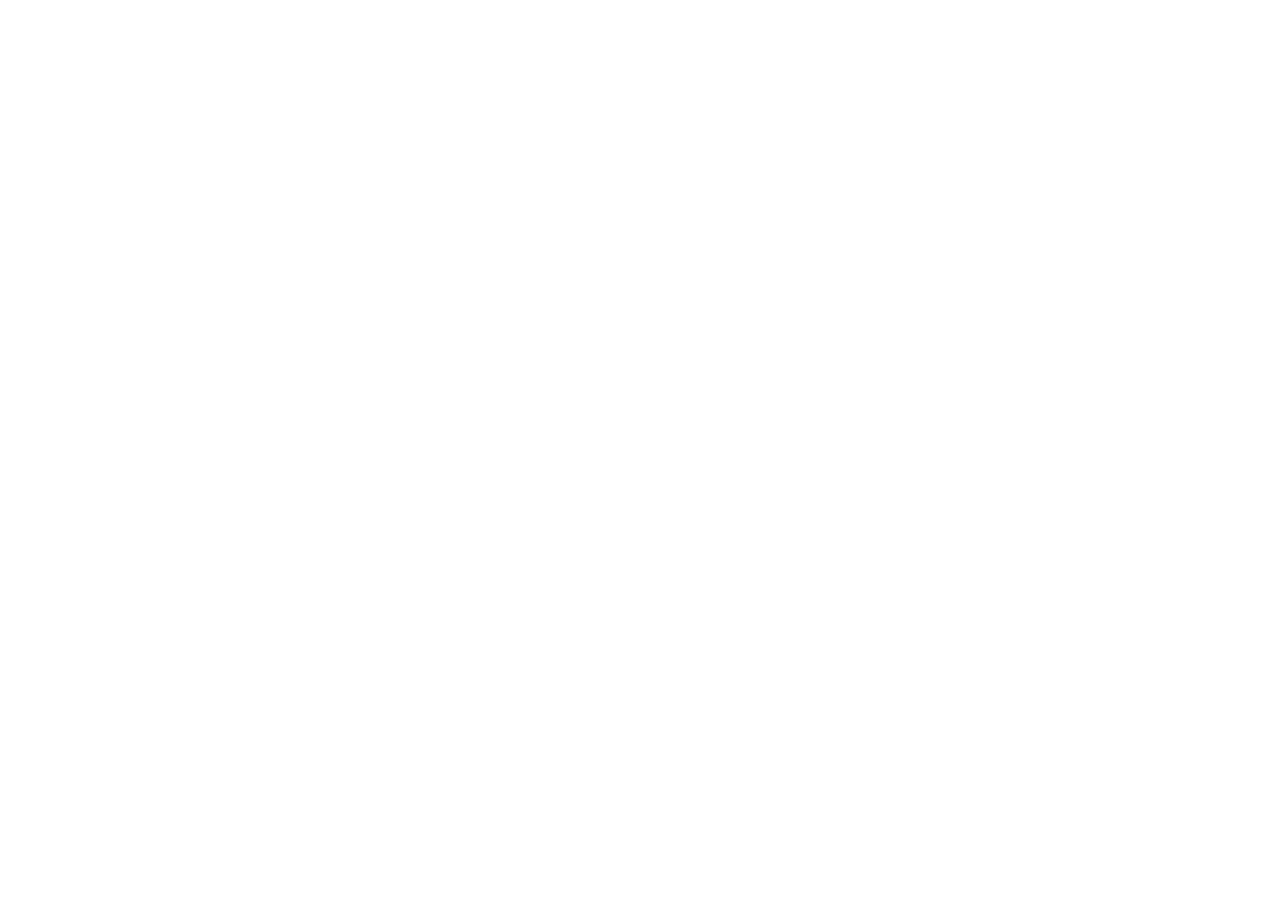
==== index.html @ 71db89ed "init" ====
<!DOCTYPE html>
<html lang="en">

<head>
    <meta charset="UTF-8">
    <meta http-equiv="X-UA-Compatible" content="IE=edge">
    <meta name="viewport" content="width=device-width, initial-scale=1.0">
    <title>Document</title>
</head>

<body>

</body>

</html>
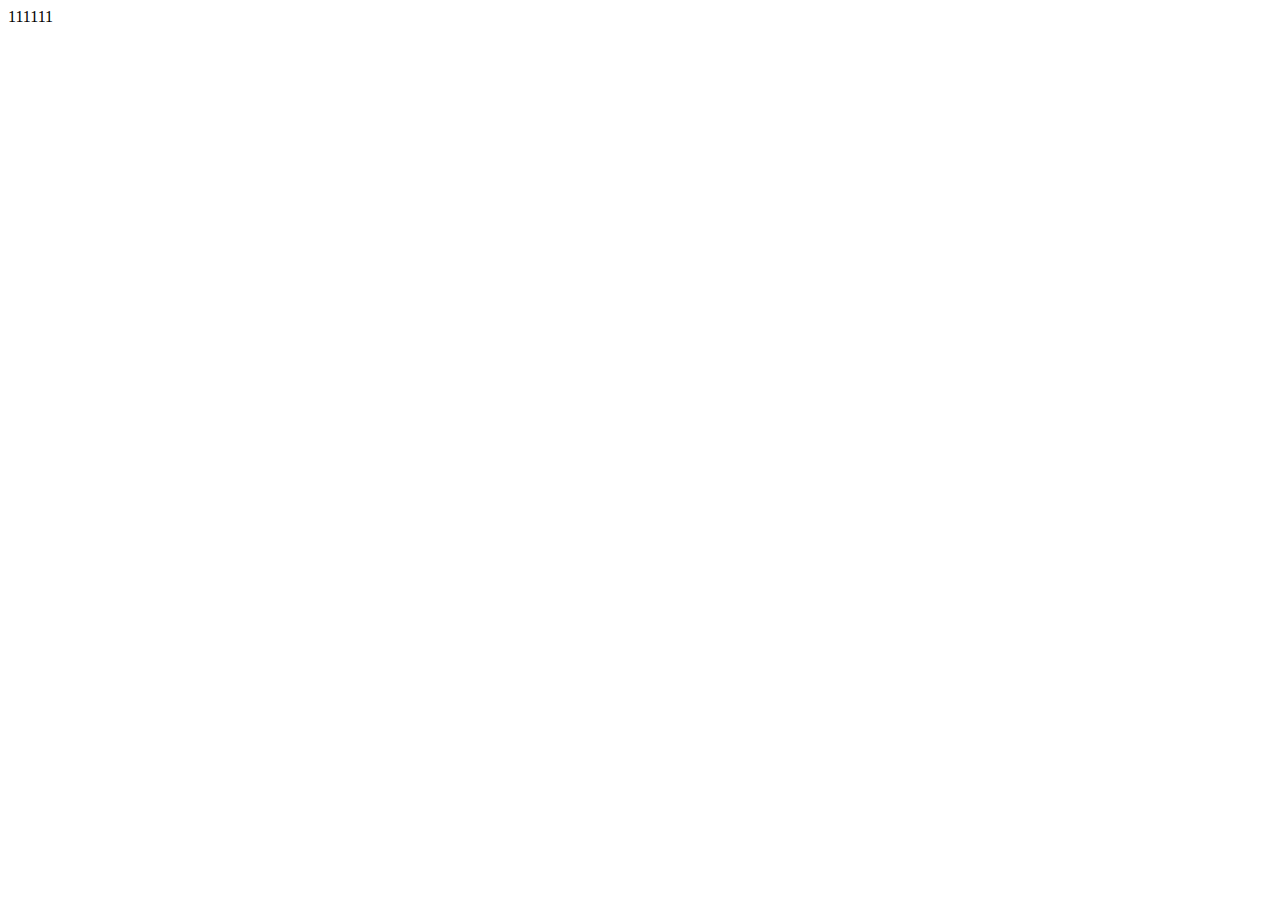
==== commit a697b8f1: "login&reg" ====
--- a/index.html
+++ b/index.html
@@ -9,7 +9,7 @@
 </head>
 
 <body>
-
+    111111
 </body>
 
 </html>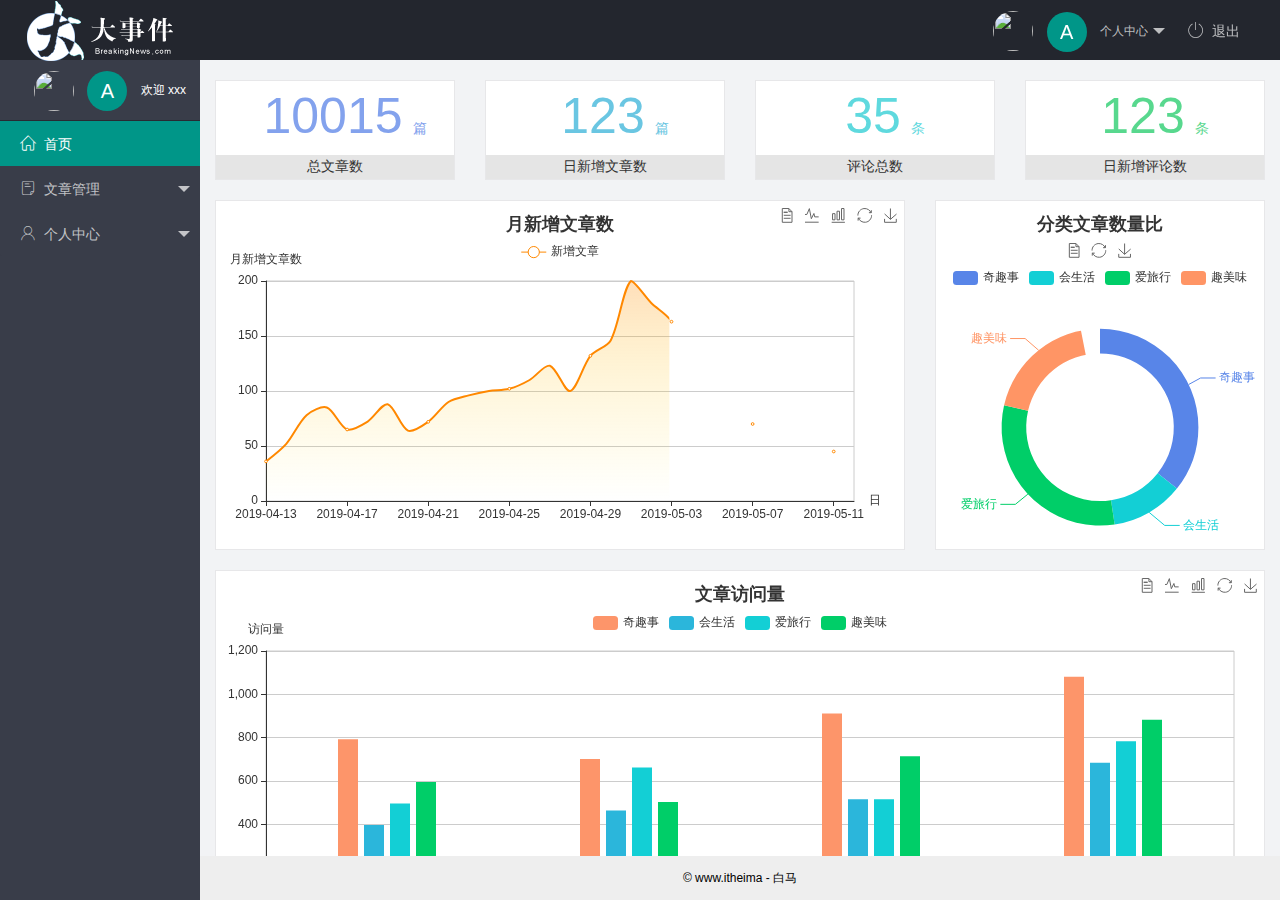
==== commit 4f869000: "finished index" ====
--- a/index.html
+++ b/index.html
@@ -5,11 +5,89 @@
     <meta charset="UTF-8">
     <meta http-equiv="X-UA-Compatible" content="IE=edge">
     <meta name="viewport" content="width=device-width, initial-scale=1.0">
-    <title>Document</title>
+    <title>后台主页</title>
+    <!-- 导入layui样式表 -->
+    <link rel="stylesheet" href="/assets/lib/layui/css/layui.css">
+    <!-- 导入第三方字体图标样式 -->
+    <link rel="stylesheet" href="/assets/fonts/iconfont.css">
+    <!-- 导入自己的index样式 -->
+    <link rel="stylesheet" href="/assets/css/index.css">
 </head>
 
-<body>
-    111111
+<body class="layui-layout-body">
+    <div class="layui-layout layui-layout-admin">
+        <div class="layui-header">
+            <div class="layui-logo">
+                <img src="/assets/images/logo.png" alt="">
+            </div>
+            <!-- 头部区域（可配合layui已有的水平导航） -->
+            <ul class="layui-nav layui-layout-right">
+                <li class="layui-nav-item">
+                    <a href="javascript:;" class="userinfo">
+                        <img src="http://t.cn/RCzsdCq" class="layui-nav-img">
+                        <span class="text-avatar">A</span>
+                        个人中心
+                    </a>
+                    <dl class="layui-nav-child">
+                        <dd><a href="">基本资料</a></dd>
+                        <dd><a href="">更换头像</a></dd>
+                        <dd><a href="">重置密码</a></dd>
+                    </dl>
+                </li>
+                <li class="layui-nav-item"><a href="javascript:;" id="btnLogout"><span
+                            class="iconfont icon-tuichu"></span>退出</a></li>
+            </ul>
+        </div>
+
+        <div class="layui-side layui-bg-black">
+            <div class="layui-side-scroll">
+                <div class="userinfo">
+                    <img src="http://t.cn/RCzsdCq" class="layui-nav-img" />
+                    <span class="text-avatar">A</span>
+                    <span id="welcome">欢迎 xxx</span>
+                </div>
+                <!-- 左侧导航区域（可配合layui已有的垂直导航） -->
+                <ul class="layui-nav layui-nav-tree" lay-shrink="all">
+                    <li class="layui-nav-item layui-this">
+                        <a href="/home/dashboard.html" target="fm"><span class="iconfont icon-home"></span>首页</a>
+                    </li>
+                    <li class="layui-nav-item">
+                        <a class="" href="javascript:;"><span class="iconfont icon-16"></span>文章管理</a>
+                        <dl class="layui-nav-child">
+                            <dd><a href="javascript:;"><i class="layui-icon layui-icon-rate"></i>文章类别</a></dd>
+                            <dd><a href="javascript:;"><i class="layui-icon layui-icon-rate"></i>文章列表</a></dd>
+                            <dd><a href="javascript:;"><i class="layui-icon layui-icon-rate"></i>发布文章</a></dd>
+                        </dl>
+                    </li>
+                    <li class="layui-nav-item">
+                        <a href="javascript:;"><span class="iconfont icon-user"></span>个人中心</a>
+                        <dl class="layui-nav-child">
+                            <dd><a href="javascript:;"><i class="layui-icon layui-icon-rate"></i>基本资料</a></dd>
+                            <dd><a href="javascript:;"><i class="layui-icon layui-icon-rate"></i>更换头像</a></dd>
+                            <dd><a href="javascript:;"><i class="layui-icon layui-icon-rate"></i>重置密码</a></dd>
+                        </dl>
+                    </li>
+                </ul>
+            </div>
+        </div>
+        <div class="layui-body">
+            <!-- 内容主体区域 -->
+            <iframe name="fm" src="/home/dashboard.html" frameborder="0"></iframe>
+        </div>
+
+        <div class="layui-footer">
+            <!-- 底部固定区域 -->
+            © www.itheima - 白马
+        </div>
+    </div>
+    <!-- 导入layui的js文件 -->
+    <script src="/assets/lib/layui/layui.all.js"></script>
+    <!-- 导入jq -->
+    <script src="/assets/lib/jquery.js"></script>
+    <!-- 导入baseAPI -->
+    <script src="/assets/js/baseAPI.js"></script>
+    <!-- 导入自己的js文件 -->
+    <script src="/assets/js/index.js"></script>
 </body>
 
 </html>--- a/assets/lib/layui/css/layui.css
+++ b/assets/lib/layui/css/layui.css
@@ -0,0 +1,2 @@
+/** layui-v2.5.5 MIT License By https://www.layui.com */
+ .layui-inline,img{display:inline-block;vertical-align:middle}h1,h2,h3,h4,h5,h6{font-weight:400}.layui-edge,.layui-header,.layui-inline,.layui-main{position:relative}.layui-body,.layui-edge,.layui-elip{overflow:hidden}.layui-btn,.layui-edge,.layui-inline,img{vertical-align:middle}.layui-btn,.layui-disabled,.layui-icon,.layui-unselect{-moz-user-select:none;-webkit-user-select:none;-ms-user-select:none}.layui-elip,.layui-form-checkbox span,.layui-form-pane .layui-form-label{text-overflow:ellipsis;white-space:nowrap}.layui-breadcrumb,.layui-tree-btnGroup{visibility:hidden}blockquote,body,button,dd,div,dl,dt,form,h1,h2,h3,h4,h5,h6,input,li,ol,p,pre,td,textarea,th,ul{margin:0;padding:0;-webkit-tap-highlight-color:rgba(0,0,0,0)}a:active,a:hover{outline:0}img{border:none}li{list-style:none}table{border-collapse:collapse;border-spacing:0}h4,h5,h6{font-size:100%}button,input,optgroup,option,select,textarea{font-family:inherit;font-size:inherit;font-style:inherit;font-weight:inherit;outline:0}pre{white-space:pre-wrap;white-space:-moz-pre-wrap;white-space:-pre-wrap;white-space:-o-pre-wrap;word-wrap:break-word}body{line-height:24px;font:14px Helvetica Neue,Helvetica,PingFang SC,Tahoma,Arial,sans-serif}hr{height:1px;margin:10px 0;border:0;clear:both}a{color:#333;text-decoration:none}a:hover{color:#777}a cite{font-style:normal;*cursor:pointer}.layui-border-box,.layui-border-box *{box-sizing:border-box}.layui-box,.layui-box *{box-sizing:content-box}.layui-clear{clear:both;*zoom:1}.layui-clear:after{content:'\20';clear:both;*zoom:1;display:block;height:0}.layui-inline{*display:inline;*zoom:1}.layui-edge{display:inline-block;width:0;height:0;border-width:6px;border-style:dashed;border-color:transparent}.layui-edge-top{top:-4px;border-bottom-color:#999;border-bottom-style:solid}.layui-edge-right{border-left-color:#999;border-left-style:solid}.layui-edge-bottom{top:2px;border-top-color:#999;border-top-style:solid}.layui-edge-left{border-right-color:#999;border-right-style:solid}.layui-disabled,.layui-disabled:hover{color:#d2d2d2!important;cursor:not-allowed!important}.layui-circle{border-radius:100%}.layui-show{display:block!important}.layui-hide{display:none!important}@font-face{font-family:layui-icon;src:url(../font/iconfont.eot?v=250);src:url(../font/iconfont.eot?v=250#iefix) format('embedded-opentype'),url(../font/iconfont.woff2?v=250) format('woff2'),url(../font/iconfont.woff?v=250) format('woff'),url(../font/iconfont.ttf?v=250) format('truetype'),url(../font/iconfont.svg?v=250#layui-icon) format('svg')}.layui-icon{font-family:layui-icon!important;font-size:16px;font-style:normal;-webkit-font-smoothing:antialiased;-moz-osx-font-smoothing:grayscale}.layui-icon-reply-fill:before{content:"\e611"}.layui-icon-set-fill:before{content:"\e614"}.layui-icon-menu-fill:before{content:"\e60f"}.layui-icon-search:before{content:"\e615"}.layui-icon-share:before{content:"\e641"}.layui-icon-set-sm:before{content:"\e620"}.layui-icon-engine:before{content:"\e628"}.layui-icon-close:before{content:"\1006"}.layui-icon-close-fill:before{content:"\1007"}.layui-icon-chart-screen:before{content:"\e629"}.layui-icon-star:before{content:"\e600"}.layui-icon-circle-dot:before{content:"\e617"}.layui-icon-chat:before{content:"\e606"}.layui-icon-release:before{content:"\e609"}.layui-icon-list:before{content:"\e60a"}.layui-icon-chart:before{content:"\e62c"}.layui-icon-ok-circle:before{content:"\1005"}.layui-icon-layim-theme:before{content:"\e61b"}.layui-icon-table:before{content:"\e62d"}.layui-icon-right:before{content:"\e602"}.layui-icon-left:before{content:"\e603"}.layui-icon-cart-simple:before{content:"\e698"}.layui-icon-face-cry:before{content:"\e69c"}.layui-icon-face-smile:before{content:"\e6af"}.layui-icon-survey:before{content:"\e6b2"}.layui-icon-tree:before{content:"\e62e"}.layui-icon-upload-circle:before{content:"\e62f"}.layui-icon-add-circle:before{content:"\e61f"}.layui-icon-download-circle:before{content:"\e601"}.layui-icon-templeate-1:before{content:"\e630"}.layui-icon-util:before{content:"\e631"}.layui-icon-face-surprised:before{content:"\e664"}.layui-icon-edit:before{content:"\e642"}.layui-icon-speaker:before{content:"\e645"}.layui-icon-down:before{content:"\e61a"}.layui-icon-file:before{content:"\e621"}.layui-icon-layouts:before{content:"\e632"}.layui-icon-rate-half:before{content:"\e6c9"}.layui-icon-add-circle-fine:before{content:"\e608"}.layui-icon-prev-circle:before{content:"\e633"}.layui-icon-read:before{content:"\e705"}.layui-icon-404:before{content:"\e61c"}.layui-icon-carousel:before{content:"\e634"}.layui-icon-help:before{content:"\e607"}.layui-icon-code-circle:before{content:"\e635"}.layui-icon-water:before{content:"\e636"}.layui-icon-username:before{content:"\e66f"}.layui-icon-find-fill:before{content:"\e670"}.layui-icon-about:before{content:"\e60b"}.layui-icon-location:before{content:"\e715"}.layui-icon-up:before{content:"\e619"}.layui-icon-pause:before{content:"\e651"}.layui-icon-date:before{content:"\e637"}.layui-icon-layim-uploadfile:before{content:"\e61d"}.layui-icon-delete:before{content:"\e640"}.layui-icon-play:before{content:"\e652"}.layui-icon-top:before{content:"\e604"}.layui-icon-friends:before{content:"\e612"}.layui-icon-refresh-3:before{content:"\e9aa"}.layui-icon-ok:before{content:"\e605"}.layui-icon-layer:before{content:"\e638"}.layui-icon-face-smile-fine:before{content:"\e60c"}.layui-icon-dollar:before{content:"\e659"}.layui-icon-group:before{content:"\e613"}.layui-icon-layim-download:before{content:"\e61e"}.layui-icon-picture-fine:before{content:"\e60d"}.layui-icon-link:before{content:"\e64c"}.layui-icon-diamond:before{content:"\e735"}.layui-icon-log:before{content:"\e60e"}.layui-icon-rate-solid:before{content:"\e67a"}.layui-icon-fonts-del:before{content:"\e64f"}.layui-icon-unlink:before{content:"\e64d"}.layui-icon-fonts-clear:before{content:"\e639"}.layui-icon-triangle-r:before{content:"\e623"}.layui-icon-circle:before{content:"\e63f"}.layui-icon-radio:before{content:"\e643"}.layui-icon-align-center:before{content:"\e647"}.layui-icon-align-right:before{content:"\e648"}.layui-icon-align-left:before{content:"\e649"}.layui-icon-loading-1:before{content:"\e63e"}.layui-icon-return:before{content:"\e65c"}.layui-icon-fonts-strong:before{content:"\e62b"}.layui-icon-upload:before{content:"\e67c"}.layui-icon-dialogue:before{content:"\e63a"}.layui-icon-video:before{content:"\e6ed"}.layui-icon-headset:before{content:"\e6fc"}.layui-icon-cellphone-fine:before{content:"\e63b"}.layui-icon-add-1:before{content:"\e654"}.layui-icon-face-smile-b:before{content:"\e650"}.layui-icon-fonts-html:before{content:"\e64b"}.layui-icon-form:before{content:"\e63c"}.layui-icon-cart:before{content:"\e657"}.layui-icon-camera-fill:before{content:"\e65d"}.layui-icon-tabs:before{content:"\e62a"}.layui-icon-fonts-code:before{content:"\e64e"}.layui-icon-fire:before{content:"\e756"}.layui-icon-set:before{content:"\e716"}.layui-icon-fonts-u:before{content:"\e646"}.layui-icon-triangle-d:before{content:"\e625"}.layui-icon-tips:before{content:"\e702"}.layui-icon-picture:before{content:"\e64a"}.layui-icon-more-vertical:before{content:"\e671"}.layui-icon-flag:before{content:"\e66c"}.layui-icon-loading:before{content:"\e63d"}.layui-icon-fonts-i:before{content:"\e644"}.layui-icon-refresh-1:before{content:"\e666"}.layui-icon-rmb:before{content:"\e65e"}.layui-icon-home:before{content:"\e68e"}.layui-icon-user:before{content:"\e770"}.layui-icon-notice:before{content:"\e667"}.layui-icon-login-weibo:before{content:"\e675"}.layui-icon-voice:before{content:"\e688"}.layui-icon-upload-drag:before{content:"\e681"}.layui-icon-login-qq:before{content:"\e676"}.layui-icon-snowflake:before{content:"\e6b1"}.layui-icon-file-b:before{content:"\e655"}.layui-icon-template:before{content:"\e663"}.layui-icon-auz:before{content:"\e672"}.layui-icon-console:before{content:"\e665"}.layui-icon-app:before{content:"\e653"}.layui-icon-prev:before{content:"\e65a"}.layui-icon-website:before{content:"\e7ae"}.layui-icon-next:before{content:"\e65b"}.layui-icon-component:before{content:"\e857"}.layui-icon-more:before{content:"\e65f"}.layui-icon-login-wechat:before{content:"\e677"}.layui-icon-shrink-right:before{content:"\e668"}.layui-icon-spread-left:before{content:"\e66b"}.layui-icon-camera:before{content:"\e660"}.layui-icon-note:before{content:"\e66e"}.layui-icon-refresh:before{content:"\e669"}.layui-icon-female:before{content:"\e661"}.layui-icon-male:before{content:"\e662"}.layui-icon-password:before{content:"\e673"}.layui-icon-senior:before{content:"\e674"}.layui-icon-theme:before{content:"\e66a"}.layui-icon-tread:before{content:"\e6c5"}.layui-icon-praise:before{content:"\e6c6"}.layui-icon-star-fill:before{content:"\e658"}.layui-icon-rate:before{content:"\e67b"}.layui-icon-template-1:before{content:"\e656"}.layui-icon-vercode:before{content:"\e679"}.layui-icon-cellphone:before{content:"\e678"}.layui-icon-screen-full:before{content:"\e622"}.layui-icon-screen-restore:before{content:"\e758"}.layui-icon-cols:before{content:"\e610"}.layui-icon-export:before{content:"\e67d"}.layui-icon-print:before{content:"\e66d"}.layui-icon-slider:before{content:"\e714"}.layui-icon-addition:before{content:"\e624"}.layui-icon-subtraction:before{content:"\e67e"}.layui-icon-service:before{content:"\e626"}.layui-icon-transfer:before{content:"\e691"}.layui-main{width:1140px;margin:0 auto}.layui-header{z-index:1000;height:60px}.layui-header a:hover{transition:all .5s;-webkit-transition:all .5s}.layui-side{position:fixed;left:0;top:0;bottom:0;z-index:999;width:200px;overflow-x:hidden}.layui-side-scroll{position:relative;width:220px;height:100%;overflow-x:hidden}.layui-body{position:absolute;left:200px;right:0;top:0;bottom:0;z-index:998;width:auto;overflow-y:auto;box-sizing:border-box}.layui-layout-body{overflow:hidden}.layui-layout-admin .layui-header{background-color:#23262E}.layui-layout-admin .layui-side{top:60px;width:200px;overflow-x:hidden}.layui-layout-admin .layui-body{position:fixed;top:60px;bottom:44px}.layui-layout-admin .layui-main{width:auto;margin:0 15px}.layui-layout-admin .layui-footer{position:fixed;left:200px;right:0;bottom:0;height:44px;line-height:44px;padding:0 15px;background-color:#eee}.layui-layout-admin .layui-logo{position:absolute;left:0;top:0;width:200px;height:100%;line-height:60px;text-align:center;color:#009688;font-size:16px}.layui-layout-admin .layui-header .layui-nav{background:0 0}.layui-layout-left{position:absolute!important;left:200px;top:0}.layui-layout-right{position:absolute!important;right:0;top:0}.layui-container{position:relative;margin:0 auto;padding:0 15px;box-sizing:border-box}.layui-fluid{position:relative;margin:0 auto;padding:0 15px}.layui-row:after,.layui-row:before{content:'';display:block;clear:both}.layui-col-lg1,.layui-col-lg10,.layui-col-lg11,.layui-col-lg12,.layui-col-lg2,.layui-col-lg3,.layui-col-lg4,.layui-col-lg5,.layui-col-lg6,.layui-col-lg7,.layui-col-lg8,.layui-col-lg9,.layui-col-md1,.layui-col-md10,.layui-col-md11,.layui-col-md12,.layui-col-md2,.layui-col-md3,.layui-col-md4,.layui-col-md5,.layui-col-md6,.layui-col-md7,.layui-col-md8,.layui-col-md9,.layui-col-sm1,.layui-col-sm10,.layui-col-sm11,.layui-col-sm12,.layui-col-sm2,.layui-col-sm3,.layui-col-sm4,.layui-col-sm5,.layui-col-sm6,.layui-col-sm7,.layui-col-sm8,.layui-col-sm9,.layui-col-xs1,.layui-col-xs10,.layui-col-xs11,.layui-col-xs12,.layui-col-xs2,.layui-col-xs3,.layui-col-xs4,.layui-col-xs5,.layui-col-xs6,.layui-col-xs7,.layui-col-xs8,.layui-col-xs9{position:relative;display:block;box-sizing:border-box}.layui-col-xs1,.layui-col-xs10,.layui-col-xs11,.layui-col-xs12,.layui-col-xs2,.layui-col-xs3,.layui-col-xs4,.layui-col-xs5,.layui-col-xs6,.layui-col-xs7,.layui-col-xs8,.layui-col-xs9{float:left}.layui-col-xs1{width:8.33333333%}.layui-col-xs2{width:16.66666667%}.layui-col-xs3{width:25%}.layui-col-xs4{width:33.33333333%}.layui-col-xs5{width:41.66666667%}.layui-col-xs6{width:50%}.layui-col-xs7{width:58.33333333%}.layui-col-xs8{width:66.66666667%}.layui-col-xs9{width:75%}.layui-col-xs10{width:83.33333333%}.layui-col-xs11{width:91.66666667%}.layui-col-xs12{width:100%}.layui-col-xs-offset1{margin-left:8.33333333%}.layui-col-xs-offset2{margin-left:16.66666667%}.layui-col-xs-offset3{margin-left:25%}.layui-col-xs-offset4{margin-left:33.33333333%}.layui-col-xs-offset5{margin-left:41.66666667%}.layui-col-xs-offset6{margin-left:50%}.layui-col-xs-offset7{margin-left:58.33333333%}.layui-col-xs-offset8{margin-left:66.66666667%}.layui-col-xs-offset9{margin-left:75%}.layui-col-xs-offset10{margin-left:83.33333333%}.layui-col-xs-offset11{margin-left:91.66666667%}.layui-col-xs-offset12{margin-left:100%}@media screen and (max-width:768px){.layui-hide-xs{display:none!important}.layui-show-xs-block{display:block!important}.layui-show-xs-inline{display:inline!important}.layui-show-xs-inline-block{display:inline-block!important}}@media screen and (min-width:768px){.layui-container{width:750px}.layui-hide-sm{display:none!important}.layui-show-sm-block{display:block!important}.layui-show-sm-inline{display:inline!important}.layui-show-sm-inline-block{display:inline-block!important}.layui-col-sm1,.layui-col-sm10,.layui-col-sm11,.layui-col-sm12,.layui-col-sm2,.layui-col-sm3,.layui-col-sm4,.layui-col-sm5,.layui-col-sm6,.layui-col-sm7,.layui-col-sm8,.layui-col-sm9{float:left}.layui-col-sm1{width:8.33333333%}.layui-col-sm2{width:16.66666667%}.layui-col-sm3{width:25%}.layui-col-sm4{width:33.33333333%}.layui-col-sm5{width:41.66666667%}.layui-col-sm6{width:50%}.layui-col-sm7{width:58.33333333%}.layui-col-sm8{width:66.66666667%}.layui-col-sm9{width:75%}.layui-col-sm10{width:83.33333333%}.layui-col-sm11{width:91.66666667%}.layui-col-sm12{width:100%}.layui-col-sm-offset1{margin-left:8.33333333%}.layui-col-sm-offset2{margin-left:16.66666667%}.layui-col-sm-offset3{margin-left:25%}.layui-col-sm-offset4{margin-left:33.33333333%}.layui-col-sm-offset5{margin-left:41.66666667%}.layui-col-sm-offset6{margin-left:50%}.layui-col-sm-offset7{margin-left:58.33333333%}.layui-col-sm-offset8{margin-left:66.66666667%}.layui-col-sm-offset9{margin-left:75%}.layui-col-sm-offset10{margin-left:83.33333333%}.layui-col-sm-offset11{margin-left:91.66666667%}.layui-col-sm-offset12{margin-left:100%}}@media screen and (min-width:992px){.layui-container{width:970px}.layui-hide-md{display:none!important}.layui-show-md-block{display:block!important}.layui-show-md-inline{display:inline!important}.layui-show-md-inline-block{display:inline-block!important}.layui-col-md1,.layui-col-md10,.layui-col-md11,.layui-col-md12,.layui-col-md2,.layui-col-md3,.layui-col-md4,.layui-col-md5,.layui-col-md6,.layui-col-md7,.layui-col-md8,.layui-col-md9{float:left}.layui-col-md1{width:8.33333333%}.layui-col-md2{width:16.66666667%}.layui-col-md3{width:25%}.layui-col-md4{width:33.33333333%}.layui-col-md5{width:41.66666667%}.layui-col-md6{width:50%}.layui-col-md7{width:58.33333333%}.layui-col-md8{width:66.66666667%}.layui-col-md9{width:75%}.layui-col-md10{width:83.33333333%}.layui-col-md11{width:91.66666667%}.layui-col-md12{width:100%}.layui-col-md-offset1{margin-left:8.33333333%}.layui-col-md-offset2{margin-left:16.66666667%}.layui-col-md-offset3{margin-left:25%}.layui-col-md-offset4{margin-left:33.33333333%}.layui-col-md-offset5{margin-left:41.66666667%}.layui-col-md-offset6{margin-left:50%}.layui-col-md-offset7{margin-left:58.33333333%}.layui-col-md-offset8{margin-left:66.66666667%}.layui-col-md-offset9{margin-left:75%}.layui-col-md-offset10{margin-left:83.33333333%}.layui-col-md-offset11{margin-left:91.66666667%}.layui-col-md-offset12{margin-left:100%}}@media screen and (min-width:1200px){.layui-container{width:1170px}.layui-hide-lg{display:none!important}.layui-show-lg-block{display:block!important}.layui-show-lg-inline{display:inline!important}.layui-show-lg-inline-block{display:inline-block!important}.layui-col-lg1,.layui-col-lg10,.layui-col-lg11,.layui-col-lg12,.layui-col-lg2,.layui-col-lg3,.layui-col-lg4,.layui-col-lg5,.layui-col-lg6,.layui-col-lg7,.layui-col-lg8,.layui-col-lg9{float:left}.layui-col-lg1{width:8.33333333%}.layui-col-lg2{width:16.66666667%}.layui-col-lg3{width:25%}.layui-col-lg4{width:33.33333333%}.layui-col-lg5{width:41.66666667%}.layui-col-lg6{width:50%}.layui-col-lg7{width:58.33333333%}.layui-col-lg8{width:66.66666667%}.layui-col-lg9{width:75%}.layui-col-lg10{width:83.33333333%}.layui-col-lg11{width:91.66666667%}.layui-col-lg12{width:100%}.layui-col-lg-offset1{margin-left:8.33333333%}.layui-col-lg-offset2{margin-left:16.66666667%}.layui-col-lg-offset3{margin-left:25%}.layui-col-lg-offset4{margin-left:33.33333333%}.layui-col-lg-offset5{margin-left:41.66666667%}.layui-col-lg-offset6{margin-left:50%}.layui-col-lg-offset7{margin-left:58.33333333%}.layui-col-lg-offset8{margin-left:66.66666667%}.layui-col-lg-offset9{margin-left:75%}.layui-col-lg-offset10{margin-left:83.33333333%}.layui-col-lg-offset11{margin-left:91.66666667%}.layui-col-lg-offset12{margin-left:100%}}.layui-col-space1{margin:-.5px}.layui-col-space1>*{padding:.5px}.layui-col-space3{margin:-1.5px}.layui-col-space3>*{padding:1.5px}.layui-col-space5{margin:-2.5px}.layui-col-space5>*{padding:2.5px}.layui-col-space8{margin:-3.5px}.layui-col-space8>*{padding:3.5px}.layui-col-space10{margin:-5px}.layui-col-space10>*{padding:5px}.layui-col-space12{margin:-6px}.layui-col-space12>*{padding:6px}.layui-col-space15{margin:-7.5px}.layui-col-space15>*{padding:7.5px}.layui-col-space18{margin:-9px}.layui-col-space18>*{padding:9px}.layui-col-space20{margin:-10px}.layui-col-space20>*{padding:10px}.layui-col-space22{margin:-11px}.layui-col-space22>*{padding:11px}.layui-col-space25{margin:-12.5px}.layui-col-space25>*{padding:12.5px}.layui-col-space30{margin:-15px}.layui-col-space30>*{padding:15px}.layui-btn,.layui-input,.layui-select,.layui-textarea,.layui-upload-button{outline:0;-webkit-appearance:none;transition:all .3s;-webkit-transition:all .3s;box-sizing:border-box}.layui-elem-quote{margin-bottom:10px;padding:15px;line-height:22px;border-left:5px solid #009688;border-radius:0 2px 2px 0;background-color:#f2f2f2}.layui-quote-nm{border-style:solid;border-width:1px 1px 1px 5px;background:0 0}.layui-elem-field{margin-bottom:10px;padding:0;border-width:1px;border-style:solid}.layui-elem-field legend{margin-left:20px;padding:0 10px;font-size:20px;font-weight:300}.layui-field-title{margin:10px 0 20px;border-width:1px 0 0}.layui-field-box{padding:10px 15px}.layui-field-title .layui-field-box{padding:10px 0}.layui-progress{position:relative;height:6px;border-radius:20px;background-color:#e2e2e2}.layui-progress-bar{position:absolute;left:0;top:0;width:0;max-width:100%;height:6px;border-radius:20px;text-align:right;background-color:#5FB878;transition:all .3s;-webkit-transition:all .3s}.layui-progress-big,.layui-progress-big .layui-progress-bar{height:18px;line-height:18px}.layui-progress-text{position:relative;top:-20px;line-height:18px;font-size:12px;color:#666}.layui-progress-big .layui-progress-text{position:static;padding:0 10px;color:#fff}.layui-collapse{border-width:1px;border-style:solid;border-radius:2px}.layui-colla-content,.layui-colla-item{border-top-width:1px;border-top-style:solid}.layui-colla-item:first-child{border-top:none}.layui-colla-title{position:relative;height:42px;line-height:42px;padding:0 15px 0 35px;color:#333;background-color:#f2f2f2;cursor:pointer;font-size:14px;overflow:hidden}.layui-colla-content{display:none;padding:10px 15px;line-height:22px;color:#666}.layui-colla-icon{position:absolute;left:15px;top:0;font-size:14px}.layui-card{margin-bottom:15px;border-radius:2px;background-color:#fff;box-shadow:0 1px 2px 0 rgba(0,0,0,.05)}.layui-card:last-child{margin-bottom:0}.layui-card-header{position:relative;height:42px;line-height:42px;padding:0 15px;border-bottom:1px solid #f6f6f6;color:#333;border-radius:2px 2px 0 0;font-size:14px}.layui-bg-black,.layui-bg-blue,.layui-bg-cyan,.layui-bg-green,.layui-bg-orange,.layui-bg-red{color:#fff!important}.layui-card-body{position:relative;padding:10px 15px;line-height:24px}.layui-card-body[pad15]{padding:15px}.layui-card-body[pad20]{padding:20px}.layui-card-body .layui-table{margin:5px 0}.layui-card .layui-tab{margin:0}.layui-panel-window{position:relative;padding:15px;border-radius:0;border-top:5px solid #E6E6E6;background-color:#fff}.layui-auxiliar-moving{position:fixed;left:0;right:0;top:0;bottom:0;width:100%;height:100%;background:0 0;z-index:9999999999}.layui-form-label,.layui-form-mid,.layui-form-select,.layui-input-block,.layui-input-inline,.layui-textarea{position:relative}.layui-bg-red{background-color:#FF5722!important}.layui-bg-orange{background-color:#FFB800!important}.layui-bg-green{background-color:#009688!important}.layui-bg-cyan{background-color:#2F4056!important}.layui-bg-blue{background-color:#1E9FFF!important}.layui-bg-black{background-color:#393D49!important}.layui-bg-gray{background-color:#eee!important;color:#666!important}.layui-badge-rim,.layui-colla-content,.layui-colla-item,.layui-collapse,.layui-elem-field,.layui-form-pane .layui-form-item[pane],.layui-form-pane .layui-form-label,.layui-input,.layui-layedit,.layui-layedit-tool,.layui-quote-nm,.layui-select,.layui-tab-bar,.layui-tab-card,.layui-tab-title,.layui-tab-title .layui-this:after,.layui-textarea{border-color:#e6e6e6}.layui-timeline-item:before,hr{background-color:#e6e6e6}.layui-text{line-height:22px;font-size:14px;color:#666}.layui-text h1,.layui-text h2,.layui-text h3{font-weight:500;color:#333}.layui-text h1{font-size:30px}.layui-text h2{font-size:24px}.layui-text h3{font-size:18px}.layui-text a:not(.layui-btn){color:#01AAED}.layui-text a:not(.layui-btn):hover{text-decoration:underline}.layui-text ul{padding:5px 0 5px 15px}.layui-text ul li{margin-top:5px;list-style-type:disc}.layui-text em,.layui-word-aux{color:#999!important;padding:0 5px!important}.layui-btn{display:inline-block;height:38px;line-height:38px;padding:0 18px;background-color:#009688;color:#fff;white-space:nowrap;text-align:center;font-size:14px;border:none;border-radius:2px;cursor:pointer}.layui-btn:hover{opacity:.8;filter:alpha(opacity=80);color:#fff}.layui-btn:active{opacity:1;filter:alpha(opacity=100)}.layui-btn+.layui-btn{margin-left:10px}.layui-btn-container{font-size:0}.layui-btn-container .layui-btn{margin-right:10px;margin-bottom:10px}.layui-btn-container .layui-btn+.layui-btn{margin-left:0}.layui-table .layui-btn-container .layui-btn{margin-bottom:9px}.layui-btn-radius{border-radius:100px}.layui-btn .layui-icon{margin-right:3px;font-size:18px;vertical-align:bottom;vertical-align:middle\9}.layui-btn-primary{border:1px solid #C9C9C9;background-color:#fff;color:#555}.layui-btn-primary:hover{border-color:#009688;color:#333}.layui-btn-normal{background-color:#1E9FFF}.layui-btn-warm{background-color:#FFB800}.layui-btn-danger{background-color:#FF5722}.layui-btn-checked{background-color:#5FB878}.layui-btn-disabled,.layui-btn-disabled:active,.layui-btn-disabled:hover{border:1px solid #e6e6e6;background-color:#FBFBFB;color:#C9C9C9;cursor:not-allowed;opacity:1}.layui-btn-lg{height:44px;line-height:44px;padding:0 25px;font-size:16px}.layui-btn-sm{height:30px;line-height:30px;padding:0 10px;font-size:12px}.layui-btn-sm i{font-size:16px!important}.layui-btn-xs{height:22px;line-height:22px;padding:0 5px;font-size:12px}.layui-btn-xs i{font-size:14px!important}.layui-btn-group{display:inline-block;vertical-align:middle;font-size:0}.layui-btn-group .layui-btn{margin-left:0!important;margin-right:0!important;border-left:1px solid rgba(255,255,255,.5);border-radius:0}.layui-btn-group .layui-btn-primary{border-left:none}.layui-btn-group .layui-btn-primary:hover{border-color:#C9C9C9;color:#009688}.layui-btn-group .layui-btn:first-child{border-left:none;border-radius:2px 0 0 2px}.layui-btn-group .layui-btn-primary:first-child{border-left:1px solid #c9c9c9}.layui-btn-group .layui-btn:last-child{border-radius:0 2px 2px 0}.layui-btn-group .layui-btn+.layui-btn{margin-left:0}.layui-btn-group+.layui-btn-group{margin-left:10px}.layui-btn-fluid{width:100%}.layui-input,.layui-select,.layui-textarea{height:38px;line-height:1.3;line-height:38px\9;border-width:1px;border-style:solid;background-color:#fff;border-radius:2px}.layui-input::-webkit-input-placeholder,.layui-select::-webkit-input-placeholder,.layui-textarea::-webkit-input-placeholder{line-height:1.3}.layui-input,.layui-textarea{display:block;width:100%;padding-left:10px}.layui-input:hover,.layui-textarea:hover{border-color:#D2D2D2!important}.layui-input:focus,.layui-textarea:focus{border-color:#C9C9C9!important}.layui-textarea{min-height:100px;height:auto;line-height:20px;padding:6px 10px;resize:vertical}.layui-select{padding:0 10px}.layui-form input[type=checkbox],.layui-form input[type=radio],.layui-form select{display:none}.layui-form [lay-ignore]{display:initial}.layui-form-item{margin-bottom:15px;clear:both;*zoom:1}.layui-form-item:after{content:'\20';clear:both;*zoom:1;display:block;height:0}.layui-form-label{float:left;display:block;padding:9px 15px;width:80px;font-weight:400;line-height:20px;text-align:right}.layui-form-label-col{display:block;float:none;padding:9px 0;line-height:20px;text-align:left}.layui-form-item .layui-inline{margin-bottom:5px;margin-right:10px}.layui-input-block{margin-left:110px;min-height:36px}.layui-input-inline{display:inline-block;vertical-align:middle}.layui-form-item .layui-input-inline{float:left;width:190px;margin-right:10px}.layui-form-text .layui-input-inline{width:auto}.layui-form-mid{float:left;display:block;padding:9px 0!important;line-height:20px;margin-right:10px}.layui-form-danger+.layui-form-select .layui-input,.layui-form-danger:focus{border-color:#FF5722!important}.layui-form-select .layui-input{padding-right:30px;cursor:pointer}.layui-form-select .layui-edge{position:absolute;right:10px;top:50%;margin-top:-3px;cursor:pointer;border-width:6px;border-top-color:#c2c2c2;border-top-style:solid;transition:all .3s;-webkit-transition:all .3s}.layui-form-select dl{display:none;position:absolute;left:0;top:42px;padding:5px 0;z-index:899;min-width:100%;border:1px solid #d2d2d2;max-height:300px;overflow-y:auto;background-color:#fff;border-radius:2px;box-shadow:0 2px 4px rgba(0,0,0,.12);box-sizing:border-box}.layui-form-select dl dd,.layui-form-select dl dt{padding:0 10px;line-height:36px;white-space:nowrap;overflow:hidden;text-overflow:ellipsis}.layui-form-select dl dt{font-size:12px;color:#999}.layui-form-select dl dd{cursor:pointer}.layui-form-select dl dd:hover{background-color:#f2f2f2;-webkit-transition:.5s all;transition:.5s all}.layui-form-select .layui-select-group dd{padding-left:20px}.layui-form-select dl dd.layui-select-tips{padding-left:10px!important;color:#999}.layui-form-select dl dd.layui-this{background-color:#5FB878;color:#fff}.layui-form-checkbox,.layui-form-select dl dd.layui-disabled{background-color:#fff}.layui-form-selected dl{display:block}.layui-form-checkbox,.layui-form-checkbox *,.layui-form-switch{display:inline-block;vertical-align:middle}.layui-form-selected .layui-edge{margin-top:-9px;-webkit-transform:rotate(180deg);transform:rotate(180deg);margin-top:-3px\9}:root .layui-form-selected .layui-edge{margin-top:-9px\0/IE9}.layui-form-selectup dl{top:auto;bottom:42px}.layui-select-none{margin:5px 0;text-align:center;color:#999}.layui-select-disabled .layui-disabled{border-color:#eee!important}.layui-select-disabled .layui-edge{border-top-color:#d2d2d2}.layui-form-checkbox{position:relative;height:30px;line-height:30px;margin-right:10px;padding-right:30px;cursor:pointer;font-size:0;-webkit-transition:.1s linear;transition:.1s linear;box-sizing:border-box}.layui-form-checkbox span{padding:0 10px;height:100%;font-size:14px;border-radius:2px 0 0 2px;background-color:#d2d2d2;color:#fff;overflow:hidden}.layui-form-checkbox:hover span{background-color:#c2c2c2}.layui-form-checkbox i{position:absolute;right:0;top:0;width:30px;height:28px;border:1px solid #d2d2d2;border-left:none;border-radius:0 2px 2px 0;color:#fff;font-size:20px;text-align:center}.layui-form-checkbox:hover i{border-color:#c2c2c2;color:#c2c2c2}.layui-form-checked,.layui-form-checked:hover{border-color:#5FB878}.layui-form-checked span,.layui-form-checked:hover span{background-color:#5FB878}.layui-form-checked i,.layui-form-checked:hover i{color:#5FB878}.layui-form-item .layui-form-checkbox{margin-top:4px}.layui-form-checkbox[lay-skin=primary]{height:auto!important;line-height:normal!important;min-width:18px;min-height:18px;border:none!important;margin-right:0;padding-left:28px;padding-right:0;background:0 0}.layui-form-checkbox[lay-skin=primary] span{padding-left:0;padding-right:15px;line-height:18px;background:0 0;color:#666}.layui-form-checkbox[lay-skin=primary] i{right:auto;left:0;width:16px;height:16px;line-height:16px;border:1px solid #d2d2d2;font-size:12px;border-radius:2px;background-color:#fff;-webkit-transition:.1s linear;transition:.1s linear}.layui-form-checkbox[lay-skin=primary]:hover i{border-color:#5FB878;color:#fff}.layui-form-checked[lay-skin=primary] i{border-color:#5FB878!important;background-color:#5FB878;color:#fff}.layui-checkbox-disbaled[lay-skin=primary] span{background:0 0!important;color:#c2c2c2}.layui-checkbox-disbaled[lay-skin=primary]:hover i{border-color:#d2d2d2}.layui-form-item .layui-form-checkbox[lay-skin=primary]{margin-top:10px}.layui-form-switch{position:relative;height:22px;line-height:22px;min-width:35px;padding:0 5px;margin-top:8px;border:1px solid #d2d2d2;border-radius:20px;cursor:pointer;background-color:#fff;-webkit-transition:.1s linear;transition:.1s linear}.layui-form-switch i{position:absolute;left:5px;top:3px;width:16px;height:16px;border-radius:20px;background-color:#d2d2d2;-webkit-transition:.1s linear;transition:.1s linear}.layui-form-switch em{position:relative;top:0;width:25px;margin-left:21px;padding:0!important;text-align:center!important;color:#999!important;font-style:normal!important;font-size:12px}.layui-form-onswitch{border-color:#5FB878;background-color:#5FB878}.layui-checkbox-disbaled,.layui-checkbox-disbaled i{border-color:#e2e2e2!important}.layui-form-onswitch i{left:100%;margin-left:-21px;background-color:#fff}.layui-form-onswitch em{margin-left:5px;margin-right:21px;color:#fff!important}.layui-checkbox-disbaled span{background-color:#e2e2e2!important}.layui-checkbox-disbaled:hover i{color:#fff!important}[lay-radio]{display:none}.layui-form-radio,.layui-form-radio *{display:inline-block;vertical-align:middle}.layui-form-radio{line-height:28px;margin:6px 10px 0 0;padding-right:10px;cursor:pointer;font-size:0}.layui-form-radio *{font-size:14px}.layui-form-radio>i{margin-right:8px;font-size:22px;color:#c2c2c2}.layui-form-radio>i:hover,.layui-form-radioed>i{color:#5FB878}.layui-radio-disbaled>i{color:#e2e2e2!important}.layui-form-pane .layui-form-label{width:110px;padding:8px 15px;height:38px;line-height:20px;border-width:1px;border-style:solid;border-radius:2px 0 0 2px;text-align:center;background-color:#FBFBFB;overflow:hidden;box-sizing:border-box}.layui-form-pane .layui-input-inline{margin-left:-1px}.layui-form-pane .layui-input-block{margin-left:110px;left:-1px}.layui-form-pane .layui-input{border-radius:0 2px 2px 0}.layui-form-pane .layui-form-text .layui-form-label{float:none;width:100%;border-radius:2px;box-sizing:border-box;text-align:left}.layui-form-pane .layui-form-text .layui-input-inline{display:block;margin:0;top:-1px;clear:both}.layui-form-pane .layui-form-text .layui-input-block{margin:0;left:0;top:-1px}.layui-form-pane .layui-form-text .layui-textarea{min-height:100px;border-radius:0 0 2px 2px}.layui-form-pane .layui-form-checkbox{margin:4px 0 4px 10px}.layui-form-pane .layui-form-radio,.layui-form-pane .layui-form-switch{margin-top:6px;margin-left:10px}.layui-form-pane .layui-form-item[pane]{position:relative;border-width:1px;border-style:solid}.layui-form-pane .layui-form-item[pane] .layui-form-label{position:absolute;left:0;top:0;height:100%;border-width:0 1px 0 0}.layui-form-pane .layui-form-item[pane] .layui-input-inline{margin-left:110px}@media screen and (max-width:450px){.layui-form-item .layui-form-label{text-overflow:ellipsis;overflow:hidden;white-space:nowrap}.layui-form-item .layui-inline{display:block;margin-right:0;margin-bottom:20px;clear:both}.layui-form-item .layui-inline:after{content:'\20';clear:both;display:block;height:0}.layui-form-item .layui-input-inline{display:block;float:none;left:-3px;width:auto;margin:0 0 10px 112px}.layui-form-item .layui-input-inline+.layui-form-mid{margin-left:110px;top:-5px;padding:0}.layui-form-item .layui-form-checkbox{margin-right:5px;margin-bottom:5px}}.layui-layedit{border-width:1px;border-style:solid;border-radius:2px}.layui-layedit-tool{padding:3px 5px;border-bottom-width:1px;border-bottom-style:solid;font-size:0}.layedit-tool-fixed{position:fixed;top:0;border-top:1px solid #e2e2e2}.layui-layedit-tool .layedit-tool-mid,.layui-layedit-tool .layui-icon{display:inline-block;vertical-align:middle;text-align:center;font-size:14px}.layui-layedit-tool .layui-icon{position:relative;width:32px;height:30px;line-height:30px;margin:3px 5px;color:#777;cursor:pointer;border-radius:2px}.layui-layedit-tool .layui-icon:hover{color:#393D49}.layui-layedit-tool .layui-icon:active{color:#000}.layui-layedit-tool .layedit-tool-active{background-color:#e2e2e2;color:#000}.layui-layedit-tool .layui-disabled,.layui-layedit-tool .layui-disabled:hover{color:#d2d2d2;cursor:not-allowed}.layui-layedit-tool .layedit-tool-mid{width:1px;height:18px;margin:0 10px;background-color:#d2d2d2}.layedit-tool-html{width:50px!important;font-size:30px!important}.layedit-tool-b,.layedit-tool-code,.layedit-tool-help{font-size:16px!important}.layedit-tool-d,.layedit-tool-face,.layedit-tool-image,.layedit-tool-unlink{font-size:18px!important}.layedit-tool-image input{position:absolute;font-size:0;left:0;top:0;width:100%;height:100%;opacity:.01;filter:Alpha(opacity=1);cursor:pointer}.layui-layedit-iframe iframe{display:block;width:100%}#LAY_layedit_code{overflow:hidden}.layui-laypage{display:inline-block;*display:inline;*zoom:1;vertical-align:middle;margin:10px 0;font-size:0}.layui-laypage>a:first-child,.layui-laypage>a:first-child em{border-radius:2px 0 0 2px}.layui-laypage>a:last-child,.layui-laypage>a:last-child em{border-radius:0 2px 2px 0}.layui-laypage>:first-child{margin-left:0!important}.layui-laypage>:last-child{margin-right:0!important}.layui-laypage a,.layui-laypage button,.layui-laypage input,.layui-laypage select,.layui-laypage span{border:1px solid #e2e2e2}.layui-laypage a,.layui-laypage span{display:inline-block;*display:inline;*zoom:1;vertical-align:middle;padding:0 15px;height:28px;line-height:28px;margin:0 -1px 5px 0;background-color:#fff;color:#333;font-size:12px}.layui-flow-more a *,.layui-laypage input,.layui-table-view select[lay-ignore]{display:inline-block}.layui-laypage a:hover{color:#009688}.layui-laypage em{font-style:normal}.layui-laypage .layui-laypage-spr{color:#999;font-weight:700}.layui-laypage a{text-decoration:none}.layui-laypage .layui-laypage-curr{position:relative}.layui-laypage .layui-laypage-curr em{position:relative;color:#fff}.layui-laypage .layui-laypage-curr .layui-laypage-em{position:absolute;left:-1px;top:-1px;padding:1px;width:100%;height:100%;background-color:#009688}.layui-laypage-em{border-radius:2px}.layui-laypage-next em,.layui-laypage-prev em{font-family:Sim sun;font-size:16px}.layui-laypage .layui-laypage-count,.layui-laypage .layui-laypage-limits,.layui-laypage .layui-laypage-refresh,.layui-laypage .layui-laypage-skip{margin-left:10px;margin-right:10px;padding:0;border:none}.layui-laypage .layui-laypage-limits,.layui-laypage .layui-laypage-refresh{vertical-align:top}.layui-laypage .layui-laypage-refresh i{font-size:18px;cursor:pointer}.layui-laypage select{height:22px;padding:3px;border-radius:2px;cursor:pointer}.layui-laypage .layui-laypage-skip{height:30px;line-height:30px;color:#999}.layui-laypage button,.layui-laypage input{height:30px;line-height:30px;border-radius:2px;vertical-align:top;background-color:#fff;box-sizing:border-box}.layui-laypage input{width:40px;margin:0 10px;padding:0 3px;text-align:center}.layui-laypage input:focus,.layui-laypage select:focus{border-color:#009688!important}.layui-laypage button{margin-left:10px;padding:0 10px;cursor:pointer}.layui-table,.layui-table-view{margin:10px 0}.layui-flow-more{margin:10px 0;text-align:center;color:#999;font-size:14px}.layui-flow-more a{height:32px;line-height:32px}.layui-flow-more a *{vertical-align:top}.layui-flow-more a cite{padding:0 20px;border-radius:3px;background-color:#eee;color:#333;font-style:normal}.layui-flow-more a cite:hover{opacity:.8}.layui-flow-more a i{font-size:30px;color:#737383}.layui-table{width:100%;background-color:#fff;color:#666}.layui-table tr{transition:all .3s;-webkit-transition:all .3s}.layui-table th{text-align:left;font-weight:400}.layui-table tbody tr:hover,.layui-table thead tr,.layui-table-click,.layui-table-header,.layui-table-hover,.layui-table-mend,.layui-table-patch,.layui-table-tool,.layui-table-total,.layui-table-total tr,.layui-table[lay-even] tr:nth-child(even){background-color:#f2f2f2}.layui-table td,.layui-table th,.layui-table-col-set,.layui-table-fixed-r,.layui-table-grid-down,.layui-table-header,.layui-table-page,.layui-table-tips-main,.layui-table-tool,.layui-table-total,.layui-table-view,.layui-table[lay-skin=line],.layui-table[lay-skin=row]{border-width:1px;border-style:solid;border-color:#e6e6e6}.layui-table td,.layui-table th{position:relative;padding:9px 15px;min-height:20px;line-height:20px;font-size:14px}.layui-table[lay-skin=line] td,.layui-table[lay-skin=line] th{border-width:0 0 1px}.layui-table[lay-skin=row] td,.layui-table[lay-skin=row] th{border-width:0 1px 0 0}.layui-table[lay-skin=nob] td,.layui-table[lay-skin=nob] th{border:none}.layui-table img{max-width:100px}.layui-table[lay-size=lg] td,.layui-table[lay-size=lg] th{padding:15px 30px}.layui-table-view .layui-table[lay-size=lg] .layui-table-cell{height:40px;line-height:40px}.layui-table[lay-size=sm] td,.layui-table[lay-size=sm] th{font-size:12px;padding:5px 10px}.layui-table-view .layui-table[lay-size=sm] .layui-table-cell{height:20px;line-height:20px}.layui-table[lay-data]{display:none}.layui-table-box{position:relative;overflow:hidden}.layui-table-view .layui-table{position:relative;width:auto;margin:0}.layui-table-view .layui-table[lay-skin=line]{border-width:0 1px 0 0}.layui-table-view .layui-table[lay-skin=row]{border-width:0 0 1px}.layui-table-view .layui-table td,.layui-table-view .layui-table th{padding:5px 0;border-top:none;border-left:none}.layui-table-view .layui-table th.layui-unselect .layui-table-cell span{cursor:pointer}.layui-table-view .layui-table td{cursor:default}.layui-table-view .layui-table td[data-edit=text]{cursor:text}.layui-table-view .layui-form-checkbox[lay-skin=primary] i{width:18px;height:18px}.layui-table-view .layui-form-radio{line-height:0;padding:0}.layui-table-view .layui-form-radio>i{margin:0;font-size:20px}.layui-table-init{position:absolute;left:0;top:0;width:100%;height:100%;text-align:center;z-index:110}.layui-table-init .layui-icon{position:absolute;left:50%;top:50%;margin:-15px 0 0 -15px;font-size:30px;color:#c2c2c2}.layui-table-header{border-width:0 0 1px;overflow:hidden}.layui-table-header .layui-table{margin-bottom:-1px}.layui-table-tool .layui-inline[lay-event]{position:relative;width:26px;height:26px;padding:5px;line-height:16px;margin-right:10px;text-align:center;color:#333;border:1px solid #ccc;cursor:pointer;-webkit-transition:.5s all;transition:.5s all}.layui-table-tool .layui-inline[lay-event]:hover{border:1px solid #999}.layui-table-tool-temp{padding-right:120px}.layui-table-tool-self{position:absolute;right:17px;top:10px}.layui-table-tool .layui-table-tool-self .layui-inline[lay-event]{margin:0 0 0 10px}.layui-table-tool-panel{position:absolute;top:29px;left:-1px;padding:5px 0;min-width:150px;min-height:40px;border:1px solid #d2d2d2;text-align:left;overflow-y:auto;background-color:#fff;box-shadow:0 2px 4px rgba(0,0,0,.12)}.layui-table-cell,.layui-table-tool-panel li{overflow:hidden;text-overflow:ellipsis;white-space:nowrap}.layui-table-tool-panel li{padding:0 10px;line-height:30px;-webkit-transition:.5s all;transition:.5s all}.layui-table-tool-panel li .layui-form-checkbox[lay-skin=primary]{width:100%;padding-left:28px}.layui-table-tool-panel li:hover{background-color:#f2f2f2}.layui-table-tool-panel li .layui-form-checkbox[lay-skin=primary] i{position:absolute;left:0;top:0}.layui-table-tool-panel li .layui-form-checkbox[lay-skin=primary] span{padding:0}.layui-table-tool .layui-table-tool-self .layui-table-tool-panel{left:auto;right:-1px}.layui-table-col-set{position:absolute;right:0;top:0;width:20px;height:100%;border-width:0 0 0 1px;background-color:#fff}.layui-table-sort{width:10px;height:20px;margin-left:5px;cursor:pointer!important}.layui-table-sort .layui-edge{position:absolute;left:5px;border-width:5px}.layui-table-sort .layui-table-sort-asc{top:3px;border-top:none;border-bottom-style:solid;border-bottom-color:#b2b2b2}.layui-table-sort .layui-table-sort-asc:hover{border-bottom-color:#666}.layui-table-sort .layui-table-sort-desc{bottom:5px;border-bottom:none;border-top-style:solid;border-top-color:#b2b2b2}.layui-table-sort .layui-table-sort-desc:hover{border-top-color:#666}.layui-table-sort[lay-sort=asc] .layui-table-sort-asc{border-bottom-color:#000}.layui-table-sort[lay-sort=desc] .layui-table-sort-desc{border-top-color:#000}.layui-table-cell{height:28px;line-height:28px;padding:0 15px;position:relative;box-sizing:border-box}.layui-table-cell .layui-form-checkbox[lay-skin=primary]{top:-1px;padding:0}.layui-table-cell .layui-table-link{color:#01AAED}.laytable-cell-checkbox,.laytable-cell-numbers,.laytable-cell-radio,.laytable-cell-space{padding:0;text-align:center}.layui-table-body{position:relative;overflow:auto;margin-right:-1px;margin-bottom:-1px}.layui-table-body .layui-none{line-height:26px;padding:15px;text-align:center;color:#999}.layui-table-fixed{position:absolute;left:0;top:0;z-index:101}.layui-table-fixed .layui-table-body{overflow:hidden}.layui-table-fixed-l{box-shadow:0 -1px 8px rgba(0,0,0,.08)}.layui-table-fixed-r{left:auto;right:-1px;border-width:0 0 0 1px;box-shadow:-1px 0 8px rgba(0,0,0,.08)}.layui-table-fixed-r .layui-table-header{position:relative;overflow:visible}.layui-table-mend{position:absolute;right:-49px;top:0;height:100%;width:50px}.layui-table-tool{position:relative;z-index:890;width:100%;min-height:50px;line-height:30px;padding:10px 15px;border-width:0 0 1px}.layui-table-tool .layui-btn-container{margin-bottom:-10px}.layui-table-page,.layui-table-total{border-width:1px 0 0;margin-bottom:-1px;overflow:hidden}.layui-table-page{position:relative;width:100%;padding:7px 7px 0;height:41px;font-size:12px;white-space:nowrap}.layui-table-page>div{height:26px}.layui-table-page .layui-laypage{margin:0}.layui-table-page .layui-laypage a,.layui-table-page .layui-laypage span{height:26px;line-height:26px;margin-bottom:10px;border:none;background:0 0}.layui-table-page .layui-laypage a,.layui-table-page .layui-laypage span.layui-laypage-curr{padding:0 12px}.layui-table-page .layui-laypage span{margin-left:0;padding:0}.layui-table-page .layui-laypage .layui-laypage-prev{margin-left:-7px!important}.layui-table-page .layui-laypage .layui-laypage-curr .layui-laypage-em{left:0;top:0;padding:0}.layui-table-page .layui-laypage button,.layui-table-page .layui-laypage input{height:26px;line-height:26px}.layui-table-page .layui-laypage input{width:40px}.layui-table-page .layui-laypage button{padding:0 10px}.layui-table-page select{height:18px}.layui-table-patch .layui-table-cell{padding:0;width:30px}.layui-table-edit{position:absolute;left:0;top:0;width:100%;height:100%;padding:0 14px 1px;border-radius:0;box-shadow:1px 1px 20px rgba(0,0,0,.15)}.layui-table-edit:focus{border-color:#5FB878!important}select.layui-table-edit{padding:0 0 0 10px;border-color:#C9C9C9}.layui-table-view .layui-form-checkbox,.layui-table-view .layui-form-radio,.layui-table-view .layui-form-switch{top:0;margin:0;box-sizing:content-box}.layui-table-view .layui-form-checkbox{top:-1px;height:26px;line-height:26px}.layui-table-view .layui-form-checkbox i{height:26px}.layui-table-grid .layui-table-cell{overflow:visible}.layui-table-grid-down{position:absolute;top:0;right:0;width:26px;height:100%;padding:5px 0;border-width:0 0 0 1px;text-align:center;background-color:#fff;color:#999;cursor:pointer}.layui-table-grid-down .layui-icon{position:absolute;top:50%;left:50%;margin:-8px 0 0 -8px}.layui-table-grid-down:hover{background-color:#fbfbfb}body .layui-table-tips .layui-layer-content{background:0 0;padding:0;box-shadow:0 1px 6px rgba(0,0,0,.12)}.layui-table-tips-main{margin:-44px 0 0 -1px;max-height:150px;padding:8px 15px;font-size:14px;overflow-y:scroll;background-color:#fff;color:#666}.layui-table-tips-c{position:absolute;right:-3px;top:-13px;width:20px;height:20px;padding:3px;cursor:pointer;background-color:#666;border-radius:50%;color:#fff}.layui-table-tips-c:hover{background-color:#777}.layui-table-tips-c:before{position:relative;right:-2px}.layui-upload-file{display:none!important;opacity:.01;filter:Alpha(opacity=1)}.layui-upload-drag,.layui-upload-form,.layui-upload-wrap{display:inline-block}.layui-upload-list{margin:10px 0}.layui-upload-choose{padding:0 10px;color:#999}.layui-upload-drag{position:relative;padding:30px;border:1px dashed #e2e2e2;background-color:#fff;text-align:center;cursor:pointer;color:#999}.layui-upload-drag .layui-icon{font-size:50px;color:#009688}.layui-upload-drag[lay-over]{border-color:#009688}.layui-upload-iframe{position:absolute;width:0;height:0;border:0;visibility:hidden}.layui-upload-wrap{position:relative;vertical-align:middle}.layui-upload-wrap .layui-upload-file{display:block!important;position:absolute;left:0;top:0;z-index:10;font-size:100px;width:100%;height:100%;opacity:.01;filter:Alpha(opacity=1);cursor:pointer}.layui-transfer-active,.layui-transfer-box{display:inline-block;vertical-align:middle}.layui-transfer-box,.layui-transfer-header,.layui-transfer-search{border-width:0;border-style:solid;border-color:#e6e6e6}.layui-transfer-box{position:relative;border-width:1px;width:200px;height:360px;border-radius:2px;background-color:#fff}.layui-transfer-box .layui-form-checkbox{width:100%;margin:0!important}.layui-transfer-header{height:38px;line-height:38px;padding:0 10px;border-bottom-width:1px}.layui-transfer-search{position:relative;padding:10px;border-bottom-width:1px}.layui-transfer-search .layui-input{height:32px;padding-left:30px;font-size:12px}.layui-transfer-search .layui-icon-search{position:absolute;left:20px;top:50%;margin-top:-8px;color:#666}.layui-transfer-active{margin:0 15px}.layui-transfer-active .layui-btn{display:block;margin:0;padding:0 15px;background-color:#5FB878;border-color:#5FB878;color:#fff}.layui-transfer-active .layui-btn-disabled{background-color:#FBFBFB;border-color:#e6e6e6;color:#C9C9C9}.layui-transfer-active .layui-btn:first-child{margin-bottom:15px}.layui-transfer-active .layui-btn .layui-icon{margin:0;font-size:14px!important}.layui-transfer-data{padding:5px 0;overflow:auto}.layui-transfer-data li{height:32px;line-height:32px;padding:0 10px}.layui-transfer-data li:hover{background-color:#f2f2f2;transition:.5s all}.layui-transfer-data .layui-none{padding:15px 10px;text-align:center;color:#999}.layui-nav{position:relative;padding:0 20px;background-color:#393D49;color:#fff;border-radius:2px;font-size:0;box-sizing:border-box}.layui-nav *{font-size:14px}.layui-nav .layui-nav-item{position:relative;display:inline-block;*display:inline;*zoom:1;vertical-align:middle;line-height:60px}.layui-nav .layui-nav-item a{display:block;padding:0 20px;color:#fff;color:rgba(255,255,255,.7);transition:all .3s;-webkit-transition:all .3s}.layui-nav .layui-this:after,.layui-nav-bar,.layui-nav-tree .layui-nav-itemed:after{position:absolute;left:0;top:0;width:0;height:5px;background-color:#5FB878;transition:all .2s;-webkit-transition:all .2s}.layui-nav-bar{z-index:1000}.layui-nav .layui-nav-item a:hover,.layui-nav .layui-this a{color:#fff}.layui-nav .layui-this:after{content:'';top:auto;bottom:0;width:100%}.layui-nav-img{width:30px;height:30px;margin-right:10px;border-radius:50%}.layui-nav .layui-nav-more{content:'';width:0;height:0;border-style:solid dashed dashed;border-color:#fff transparent transparent;overflow:hidden;cursor:pointer;transition:all .2s;-webkit-transition:all .2s;position:absolute;top:50%;right:3px;margin-top:-3px;border-width:6px;border-top-color:rgba(255,255,255,.7)}.layui-nav .layui-nav-mored,.layui-nav-itemed>a .layui-nav-more{margin-top:-9px;border-style:dashed dashed solid;border-color:transparent transparent #fff}.layui-nav-child{display:none;position:absolute;left:0;top:65px;min-width:100%;line-height:36px;padding:5px 0;box-shadow:0 2px 4px rgba(0,0,0,.12);border:1px solid #d2d2d2;background-color:#fff;z-index:100;border-radius:2px;white-space:nowrap}.layui-nav .layui-nav-child a{color:#333}.layui-nav .layui-nav-child a:hover{background-color:#f2f2f2;color:#000}.layui-nav-child dd{position:relative}.layui-nav .layui-nav-child dd.layui-this a,.layui-nav-child dd.layui-this{background-color:#5FB878;color:#fff}.layui-nav-child dd.layui-this:after{display:none}.layui-nav-tree{width:200px;padding:0}.layui-nav-tree .layui-nav-item{display:block;width:100%;line-height:45px}.layui-nav-tree .layui-nav-item a{position:relative;height:45px;line-height:45px;text-overflow:ellipsis;overflow:hidden;white-space:nowrap}.layui-nav-tree .layui-nav-item a:hover{background-color:#4E5465}.layui-nav-tree .layui-nav-bar{width:5px;height:0;background-color:#009688}.layui-nav-tree .layui-nav-child dd.layui-this,.layui-nav-tree .layui-nav-child dd.layui-this a,.layui-nav-tree .layui-this,.layui-nav-tree .layui-this>a,.layui-nav-tree .layui-this>a:hover{background-color:#009688;color:#fff}.layui-nav-tree .layui-this:after{display:none}.layui-nav-itemed>a,.layui-nav-tree .layui-nav-title a,.layui-nav-tree .layui-nav-title a:hover{color:#fff!important}.layui-nav-tree .layui-nav-child{position:relative;z-index:0;top:0;border:none;box-shadow:none}.layui-nav-tree .layui-nav-child a{height:40px;line-height:40px;color:#fff;color:rgba(255,255,255,.7)}.layui-nav-tree .layui-nav-child,.layui-nav-tree .layui-nav-child a:hover{background:0 0;color:#fff}.layui-nav-tree .layui-nav-more{right:10px}.layui-nav-itemed>.layui-nav-child{display:block;padding:0;background-color:rgba(0,0,0,.3)!important}.layui-nav-itemed>.layui-nav-child>.layui-this>.layui-nav-child{display:block}.layui-nav-side{position:fixed;top:0;bottom:0;left:0;overflow-x:hidden;z-index:999}.layui-bg-blue .layui-nav-bar,.layui-bg-blue .layui-nav-itemed:after,.layui-bg-blue .layui-this:after{background-color:#93D1FF}.layui-bg-blue .layui-nav-child dd.layui-this{background-color:#1E9FFF}.layui-bg-blue .layui-nav-itemed>a,.layui-nav-tree.layui-bg-blue .layui-nav-title a,.layui-nav-tree.layui-bg-blue .layui-nav-title a:hover{background-color:#007DDB!important}.layui-breadcrumb{font-size:0}.layui-breadcrumb>*{font-size:14px}.layui-breadcrumb a{color:#999!important}.layui-breadcrumb a:hover{color:#5FB878!important}.layui-breadcrumb a cite{color:#666;font-style:normal}.layui-breadcrumb span[lay-separator]{margin:0 10px;color:#999}.layui-tab{margin:10px 0;text-align:left!important}.layui-tab[overflow]>.layui-tab-title{overflow:hidden}.layui-tab-title{position:relative;left:0;height:40px;white-space:nowrap;font-size:0;border-bottom-width:1px;border-bottom-style:solid;transition:all .2s;-webkit-transition:all .2s}.layui-tab-title li{display:inline-block;*display:inline;*zoom:1;vertical-align:middle;font-size:14px;transition:all .2s;-webkit-transition:all .2s;position:relative;line-height:40px;min-width:65px;padding:0 15px;text-align:center;cursor:pointer}.layui-tab-title li a{display:block}.layui-tab-title .layui-this{color:#000}.layui-tab-title .layui-this:after{position:absolute;left:0;top:0;content:'';width:100%;height:41px;border-width:1px;border-style:solid;border-bottom-color:#fff;border-radius:2px 2px 0 0;box-sizing:border-box;pointer-events:none}.layui-tab-bar{position:absolute;right:0;top:0;z-index:10;width:30px;height:39px;line-height:39px;border-width:1px;border-style:solid;border-radius:2px;text-align:center;background-color:#fff;cursor:pointer}.layui-tab-bar .layui-icon{position:relative;display:inline-block;top:3px;transition:all .3s;-webkit-transition:all .3s}.layui-tab-item{display:none}.layui-tab-more{padding-right:30px;height:auto!important;white-space:normal!important}.layui-tab-more li.layui-this:after{border-bottom-color:#e2e2e2;border-radius:2px}.layui-tab-more .layui-tab-bar .layui-icon{top:-2px;top:3px\9;-webkit-transform:rotate(180deg);transform:rotate(180deg)}:root .layui-tab-more .layui-tab-bar .layui-icon{top:-2px\0/IE9}.layui-tab-content{padding:10px}.layui-tab-title li .layui-tab-close{position:relative;display:inline-block;width:18px;height:18px;line-height:20px;margin-left:8px;top:1px;text-align:center;font-size:14px;color:#c2c2c2;transition:all .2s;-webkit-transition:all .2s}.layui-tab-title li .layui-tab-close:hover{border-radius:2px;background-color:#FF5722;color:#fff}.layui-tab-brief>.layui-tab-title .layui-this{color:#009688}.layui-tab-brief>.layui-tab-more li.layui-this:after,.layui-tab-brief>.layui-tab-title .layui-this:after{border:none;border-radius:0;border-bottom:2px solid #5FB878}.layui-tab-brief[overflow]>.layui-tab-title .layui-this:after{top:-1px}.layui-tab-card{border-width:1px;border-style:solid;border-radius:2px;box-shadow:0 2px 5px 0 rgba(0,0,0,.1)}.layui-tab-card>.layui-tab-title{background-color:#f2f2f2}.layui-tab-card>.layui-tab-title li{margin-right:-1px;margin-left:-1px}.layui-tab-card>.layui-tab-title .layui-this{background-color:#fff}.layui-tab-card>.layui-tab-title .layui-this:after{border-top:none;border-width:1px;border-bottom-color:#fff}.layui-tab-card>.layui-tab-title .layui-tab-bar{height:40px;line-height:40px;border-radius:0;border-top:none;border-right:none}.layui-tab-card>.layui-tab-more .layui-this{background:0 0;color:#5FB878}.layui-tab-card>.layui-tab-more .layui-this:after{border:none}.layui-timeline{padding-left:5px}.layui-timeline-item{position:relative;padding-bottom:20px}.layui-timeline-axis{position:absolute;left:-5px;top:0;z-index:10;width:20px;height:20px;line-height:20px;background-color:#fff;color:#5FB878;border-radius:50%;text-align:center;cursor:pointer}.layui-timeline-axis:hover{color:#FF5722}.layui-timeline-item:before{content:'';position:absolute;left:5px;top:0;z-index:0;width:1px;height:100%}.layui-timeline-item:last-child:before{display:none}.layui-timeline-item:first-child:before{display:block}.layui-timeline-content{padding-left:25px}.layui-timeline-title{position:relative;margin-bottom:10px}.layui-badge,.layui-badge-dot,.layui-badge-rim{position:relative;display:inline-block;padding:0 6px;font-size:12px;text-align:center;background-color:#FF5722;color:#fff;border-radius:2px}.layui-badge{height:18px;line-height:18px}.layui-badge-dot{width:8px;height:8px;padding:0;border-radius:50%}.layui-badge-rim{height:18px;line-height:18px;border-width:1px;border-style:solid;background-color:#fff;color:#666}.layui-btn .layui-badge,.layui-btn .layui-badge-dot{margin-left:5px}.layui-nav .layui-badge,.layui-nav .layui-badge-dot{position:absolute;top:50%;margin:-8px 6px 0}.layui-tab-title .layui-badge,.layui-tab-title .layui-badge-dot{left:5px;top:-2px}.layui-carousel{position:relative;left:0;top:0;background-color:#f8f8f8}.layui-carousel>[carousel-item]{position:relative;width:100%;height:100%;overflow:hidden}.layui-carousel>[carousel-item]:before{position:absolute;content:'\e63d';left:50%;top:50%;width:100px;line-height:20px;margin:-10px 0 0 -50px;text-align:center;color:#c2c2c2;font-family:layui-icon!important;font-size:30px;font-style:normal;-webkit-font-smoothing:antialiased;-moz-osx-font-smoothing:grayscale}.layui-carousel>[carousel-item]>*{display:none;position:absolute;left:0;top:0;width:100%;height:100%;background-color:#f8f8f8;transition-duration:.3s;-webkit-transition-duration:.3s}.layui-carousel-updown>*{-webkit-transition:.3s ease-in-out up;transition:.3s ease-in-out up}.layui-carousel-arrow{display:none\9;opacity:0;position:absolute;left:10px;top:50%;margin-top:-18px;width:36px;height:36px;line-height:36px;text-align:center;font-size:20px;border:0;border-radius:50%;background-color:rgba(0,0,0,.2);color:#fff;-webkit-transition-duration:.3s;transition-duration:.3s;cursor:pointer}.layui-carousel-arrow[lay-type=add]{left:auto!important;right:10px}.layui-carousel:hover .layui-carousel-arrow[lay-type=add],.layui-carousel[lay-arrow=always] .layui-carousel-arrow[lay-type=add]{right:20px}.layui-carousel[lay-arrow=always] .layui-carousel-arrow{opacity:1;left:20px}.layui-carousel[lay-arrow=none] .layui-carousel-arrow{display:none}.layui-carousel-arrow:hover,.layui-carousel-ind ul:hover{background-color:rgba(0,0,0,.35)}.layui-carousel:hover .layui-carousel-arrow{display:block\9;opacity:1;left:20px}.layui-carousel-ind{position:relative;top:-35px;width:100%;line-height:0!important;text-align:center;font-size:0}.layui-carousel[lay-indicator=outside]{margin-bottom:30px}.layui-carousel[lay-indicator=outside] .layui-carousel-ind{top:10px}.layui-carousel[lay-indicator=outside] .layui-carousel-ind ul{background-color:rgba(0,0,0,.5)}.layui-carousel[lay-indicator=none] .layui-carousel-ind{display:none}.layui-carousel-ind ul{display:inline-block;padding:5px;background-color:rgba(0,0,0,.2);border-radius:10px;-webkit-transition-duration:.3s;transition-duration:.3s}.layui-carousel-ind li{display:inline-block;width:10px;height:10px;margin:0 3px;font-size:14px;background-color:#e2e2e2;background-color:rgba(255,255,255,.5);border-radius:50%;cursor:pointer;-webkit-transition-duration:.3s;transition-duration:.3s}.layui-carousel-ind li:hover{background-color:rgba(255,255,255,.7)}.layui-carousel-ind li.layui-this{background-color:#fff}.layui-carousel>[carousel-item]>.layui-carousel-next,.layui-carousel>[carousel-item]>.layui-carousel-prev,.layui-carousel>[carousel-item]>.layui-this{display:block}.layui-carousel>[carousel-item]>.layui-this{left:0}.layui-carousel>[carousel-item]>.layui-carousel-prev{left:-100%}.layui-carousel>[carousel-item]>.layui-carousel-next{left:100%}.layui-carousel>[carousel-item]>.layui-carousel-next.layui-carousel-left,.layui-carousel>[carousel-item]>.layui-carousel-prev.layui-carousel-right{left:0}.layui-carousel>[carousel-item]>.layui-this.layui-carousel-left{left:-100%}.layui-carousel>[carousel-item]>.layui-this.layui-carousel-right{left:100%}.layui-carousel[lay-anim=updown] .layui-carousel-arrow{left:50%!important;top:20px;margin:0 0 0 -18px}.layui-carousel[lay-anim=updown]>[carousel-item]>*,.layui-carousel[lay-anim=fade]>[carousel-item]>*{left:0!important}.layui-carousel[lay-anim=updown] .layui-carousel-arrow[lay-type=add]{top:auto!important;bottom:20px}.layui-carousel[lay-anim=updown] .layui-carousel-ind{position:absolute;top:50%;right:20px;width:auto;height:auto}.layui-carousel[lay-anim=updown] .layui-carousel-ind ul{padding:3px 5px}.layui-carousel[lay-anim=updown] .layui-carousel-ind li{display:block;margin:6px 0}.layui-carousel[lay-anim=updown]>[carousel-item]>.layui-this{top:0}.layui-carousel[lay-anim=updown]>[carousel-item]>.layui-carousel-prev{top:-100%}.layui-carousel[lay-anim=updown]>[carousel-item]>.layui-carousel-next{top:100%}.layui-carousel[lay-anim=updown]>[carousel-item]>.layui-carousel-next.layui-carousel-left,.layui-carousel[lay-anim=updown]>[carousel-item]>.layui-carousel-prev.layui-carousel-right{top:0}.layui-carousel[lay-anim=updown]>[carousel-item]>.layui-this.layui-carousel-left{top:-100%}.layui-carousel[lay-anim=updown]>[carousel-item]>.layui-this.layui-carousel-right{top:100%}.layui-carousel[lay-anim=fade]>[carousel-item]>.layui-carousel-next,.layui-carousel[lay-anim=fade]>[carousel-item]>.layui-carousel-prev{opacity:0}.layui-carousel[lay-anim=fade]>[carousel-item]>.layui-carousel-next.layui-carousel-left,.layui-carousel[lay-anim=fade]>[carousel-item]>.layui-carousel-prev.layui-carousel-right{opacity:1}.layui-carousel[lay-anim=fade]>[carousel-item]>.layui-this.layui-carousel-left,.layui-carousel[lay-anim=fade]>[carousel-item]>.layui-this.layui-carousel-right{opacity:0}.layui-fixbar{position:fixed;right:15px;bottom:15px;z-index:999999}.layui-fixbar li{width:50px;height:50px;line-height:50px;margin-bottom:1px;text-align:center;cursor:pointer;font-size:30px;background-color:#9F9F9F;color:#fff;border-radius:2px;opacity:.95}.layui-fixbar li:hover{opacity:.85}.layui-fixbar li:active{opacity:1}.layui-fixbar .layui-fixbar-top{display:none;font-size:40px}body .layui-util-face{border:none;background:0 0}body .layui-util-face .layui-layer-content{padding:0;background-color:#fff;color:#666;box-shadow:none}.layui-util-face .layui-layer-TipsG{display:none}.layui-util-face ul{position:relative;width:372px;padding:10px;border:1px solid #D9D9D9;background-color:#fff;box-shadow:0 0 20px rgba(0,0,0,.2)}.layui-util-face ul li{cursor:pointer;float:left;border:1px solid #e8e8e8;height:22px;width:26px;overflow:hidden;margin:-1px 0 0 -1px;padding:4px 2px;text-align:center}.layui-util-face ul li:hover{position:relative;z-index:2;border:1px solid #eb7350;background:#fff9ec}.layui-code{position:relative;margin:10px 0;padding:15px;line-height:20px;border:1px solid #ddd;border-left-width:6px;background-color:#F2F2F2;color:#333;font-family:Courier New;font-size:12px}.layui-rate,.layui-rate *{display:inline-block;vertical-align:middle}.layui-rate{padding:10px 5px 10px 0;font-size:0}.layui-rate li i.layui-icon{font-size:20px;color:#FFB800;margin-right:5px;transition:all .3s;-webkit-transition:all .3s}.layui-rate li i:hover{cursor:pointer;transform:scale(1.12);-webkit-transform:scale(1.12)}.layui-rate[readonly] li i:hover{cursor:default;transform:scale(1)}.layui-colorpicker{width:26px;height:26px;border:1px solid #e6e6e6;padding:5px;border-radius:2px;line-height:24px;display:inline-block;cursor:pointer;transition:all .3s;-webkit-transition:all .3s}.layui-colorpicker:hover{border-color:#d2d2d2}.layui-colorpicker.layui-colorpicker-lg{width:34px;height:34px;line-height:32px}.layui-colorpicker.layui-colorpicker-sm{width:24px;height:24px;line-height:22px}.layui-colorpicker.layui-colorpicker-xs{width:22px;height:22px;line-height:20px}.layui-colorpicker-trigger-bgcolor{display:block;background:url([data-uri]);border-radius:2px}.layui-colorpicker-trigger-span{display:block;height:100%;box-sizing:border-box;border:1px solid rgba(0,0,0,.15);border-radius:2px;text-align:center}.layui-colorpicker-trigger-i{display:inline-block;color:#FFF;font-size:12px}.layui-colorpicker-trigger-i.layui-icon-close{color:#999}.layui-colorpicker-main{position:absolute;z-index:66666666;width:280px;padding:7px;background:#FFF;border:1px solid #d2d2d2;border-radius:2px;box-shadow:0 2px 4px rgba(0,0,0,.12)}.layui-colorpicker-main-wrapper{height:180px;position:relative}.layui-colorpicker-basis{width:260px;height:100%;position:relative}.layui-colorpicker-basis-white{width:100%;height:100%;position:absolute;top:0;left:0;background:linear-gradient(90deg,#FFF,hsla(0,0%,100%,0))}.layui-colorpicker-basis-black{width:100%;height:100%;position:absolute;top:0;left:0;background:linear-gradient(0deg,#000,transparent)}.layui-colorpicker-basis-cursor{width:10px;height:10px;border:1px solid #FFF;border-radius:50%;position:absolute;top:-3px;right:-3px;cursor:pointer}.layui-colorpicker-side{position:absolute;top:0;right:0;width:12px;height:100%;background:linear-gradient(red,#FF0,#0F0,#0FF,#00F,#F0F,red)}.layui-colorpicker-side-slider{width:100%;height:5px;box-shadow:0 0 1px #888;box-sizing:border-box;background:#FFF;border-radius:1px;border:1px solid #f0f0f0;cursor:pointer;position:absolute;left:0}.layui-colorpicker-main-alpha{display:none;height:12px;margin-top:7px;background:url([data-uri])}.layui-colorpicker-alpha-bgcolor{height:100%;position:relative}.layui-colorpicker-alpha-slider{width:5px;height:100%;box-shadow:0 0 1px #888;box-sizing:border-box;background:#FFF;border-radius:1px;border:1px solid #f0f0f0;cursor:pointer;position:absolute;top:0}.layui-colorpicker-main-pre{padding-top:7px;font-size:0}.layui-colorpicker-pre{width:20px;height:20px;border-radius:2px;display:inline-block;margin-left:6px;margin-bottom:7px;cursor:pointer}.layui-colorpicker-pre:nth-child(11n+1){margin-left:0}.layui-colorpicker-pre-isalpha{background:url([data-uri])}.layui-colorpicker-pre.layui-this{box-shadow:0 0 3px 2px rgba(0,0,0,.15)}.layui-colorpicker-pre>div{height:100%;border-radius:2px}.layui-colorpicker-main-input{text-align:right;padding-top:7px}.layui-colorpicker-main-input .layui-btn-container .layui-btn{margin:0 0 0 10px}.layui-colorpicker-main-input div.layui-inline{float:left;margin-right:10px;font-size:14px}.layui-colorpicker-main-input input.layui-input{width:150px;height:30px;color:#666}.layui-slider{height:4px;background:#e2e2e2;border-radius:3px;position:relative;cursor:pointer}.layui-slider-bar{border-radius:3px;position:absolute;height:100%}.layui-slider-step{position:absolute;top:0;width:4px;height:4px;border-radius:50%;background:#FFF;-webkit-transform:translateX(-50%);transform:translateX(-50%)}.layui-slider-wrap{width:36px;height:36px;position:absolute;top:-16px;-webkit-transform:translateX(-50%);transform:translateX(-50%);z-index:10;text-align:center}.layui-slider-wrap-btn{width:12px;height:12px;border-radius:50%;background:#FFF;display:inline-block;vertical-align:middle;cursor:pointer;transition:.3s}.layui-slider-wrap:after{content:"";height:100%;display:inline-block;vertical-align:middle}.layui-slider-wrap-btn.layui-slider-hover,.layui-slider-wrap-btn:hover{transform:scale(1.2)}.layui-slider-wrap-btn.layui-disabled:hover{transform:scale(1)!important}.layui-slider-tips{position:absolute;top:-42px;z-index:66666666;white-space:nowrap;display:none;-webkit-transform:translateX(-50%);transform:translateX(-50%);color:#FFF;background:#000;border-radius:3px;height:25px;line-height:25px;padding:0 10px}.layui-slider-tips:after{content:'';position:absolute;bottom:-12px;left:50%;margin-left:-6px;width:0;height:0;border-width:6px;border-style:solid;border-color:#000 transparent transparent}.layui-slider-input{width:70px;height:32px;border:1px solid #e6e6e6;border-radius:3px;font-size:16px;line-height:32px;position:absolute;right:0;top:-15px}.layui-slider-input-btn{display:none;position:absolute;top:0;right:0;width:20px;height:100%;border-left:1px solid #d2d2d2}.layui-slider-input-btn i{cursor:pointer;position:absolute;right:0;bottom:0;width:20px;height:50%;font-size:12px;line-height:16px;text-align:center;color:#999}.layui-slider-input-btn i:first-child{top:0;border-bottom:1px solid #d2d2d2}.layui-slider-input-txt{height:100%;font-size:14px}.layui-slider-input-txt input{height:100%;border:none}.layui-slider-input-btn i:hover{color:#009688}.layui-slider-vertical{width:4px;margin-left:34px}.layui-slider-vertical .layui-slider-bar{width:4px}.layui-slider-vertical .layui-slider-step{top:auto;left:0;-webkit-transform:translateY(50%);transform:translateY(50%)}.layui-slider-vertical .layui-slider-wrap{top:auto;left:-16px;-webkit-transform:translateY(50%);transform:translateY(50%)}.layui-slider-vertical .layui-slider-tips{top:auto;left:2px}@media \0screen{.layui-slider-wrap-btn{margin-left:-20px}.layui-slider-vertical .layui-slider-wrap-btn{margin-left:0;margin-bottom:-20px}.layui-slider-vertical .layui-slider-tips{margin-left:-8px}.layui-slider>span{margin-left:8px}}.layui-tree{line-height:22px}.layui-tree .layui-form-checkbox{margin:0!important}.layui-tree-set{width:100%;position:relative}.layui-tree-pack{display:none;padding-left:20px;position:relative}.layui-tree-iconClick,.layui-tree-main{display:inline-block;vertical-align:middle}.layui-tree-line .layui-tree-pack{padding-left:27px}.layui-tree-line .layui-tree-set .layui-tree-set:after{content:'';position:absolute;top:14px;left:-9px;width:17px;height:0;border-top:1px dotted #c0c4cc}.layui-tree-entry{position:relative;padding:3px 0;height:20px;white-space:nowrap}.layui-tree-entry:hover{background-color:#eee}.layui-tree-line .layui-tree-entry:hover{background-color:rgba(0,0,0,0)}.layui-tree-line .layui-tree-entry:hover .layui-tree-txt{color:#999;text-decoration:underline;transition:.3s}.layui-tree-main{cursor:pointer;padding-right:10px}.layui-tree-line .layui-tree-set:before{content:'';position:absolute;top:0;left:-9px;width:0;height:100%;border-left:1px dotted #c0c4cc}.layui-tree-line .layui-tree-set.layui-tree-setLineShort:before{height:13px}.layui-tree-line .layui-tree-set.layui-tree-setHide:before{height:0}.layui-tree-iconClick{position:relative;height:20px;line-height:20px;margin:0 10px;color:#c0c4cc}.layui-tree-icon{height:12px;line-height:12px;width:12px;text-align:center;border:1px solid #c0c4cc}.layui-tree-iconClick .layui-icon{font-size:18px}.layui-tree-icon .layui-icon{font-size:12px;color:#666}.layui-tree-iconArrow{padding:0 5px}.layui-tree-iconArrow:after{content:'';position:absolute;left:4px;top:3px;z-index:100;width:0;height:0;border-width:5px;border-style:solid;border-color:transparent transparent transparent #c0c4cc;transition:.5s}.layui-tree-btnGroup,.layui-tree-editInput{position:relative;vertical-align:middle;display:inline-block}.layui-tree-spread>.layui-tree-entry>.layui-tree-iconClick>.layui-tree-iconArrow:after{transform:rotate(90deg) translate(3px,4px)}.layui-tree-txt{display:inline-block;vertical-align:middle;color:#555}.layui-tree-search{margin-bottom:15px;color:#666}.layui-tree-btnGroup .layui-icon{display:inline-block;vertical-align:middle;padding:0 2px;cursor:pointer}.layui-tree-btnGroup .layui-icon:hover{color:#999;transition:.3s}.layui-tree-entry:hover .layui-tree-btnGroup{visibility:visible}.layui-tree-editInput{height:20px;line-height:20px;padding:0 3px;border:none;background-color:rgba(0,0,0,.05)}.layui-tree-emptyText{text-align:center;color:#999}.layui-anim{-webkit-animation-duration:.3s;animation-duration:.3s;-webkit-animation-fill-mode:both;animation-fill-mode:both}.layui-anim.layui-icon{display:inline-block}.layui-anim-loop{-webkit-animation-iteration-count:infinite;animation-iteration-count:infinite}.layui-trans,.layui-trans a{transition:all .3s;-webkit-transition:all .3s}@-webkit-keyframes layui-rotate{from{-webkit-transform:rotate(0)}to{-webkit-transform:rotate(360deg)}}@keyframes layui-rotate{from{transform:rotate(0)}to{transform:rotate(360deg)}}.layui-anim-rotate{-webkit-animation-name:layui-rotate;animation-name:layui-rotate;-webkit-animation-duration:1s;animation-duration:1s;-webkit-animation-timing-function:linear;animation-timing-function:linear}@-webkit-keyframes layui-up{from{-webkit-transform:translate3d(0,100%,0);opacity:.3}to{-webkit-transform:translate3d(0,0,0);opacity:1}}@keyframes layui-up{from{transform:translate3d(0,100%,0);opacity:.3}to{transform:translate3d(0,0,0);opacity:1}}.layui-anim-up{-webkit-animation-name:layui-up;animation-name:layui-up}@-webkit-keyframes layui-upbit{from{-webkit-transform:translate3d(0,30px,0);opacity:.3}to{-webkit-transform:translate3d(0,0,0);opacity:1}}@keyframes layui-upbit{from{transform:translate3d(0,30px,0);opacity:.3}to{transform:translate3d(0,0,0);opacity:1}}.layui-anim-upbit{-webkit-animation-name:layui-upbit;animation-name:layui-upbit}@-webkit-keyframes layui-scale{0%{opacity:.3;-webkit-transform:scale(.5)}100%{opacity:1;-webkit-transform:scale(1)}}@keyframes layui-scale{0%{opacity:.3;-ms-transform:scale(.5);transform:scale(.5)}100%{opacity:1;-ms-transform:scale(1);transform:scale(1)}}.layui-anim-scale{-webkit-animation-name:layui-scale;animation-name:layui-scale}@-webkit-keyframes layui-scale-spring{0%{opacity:.5;-webkit-transform:scale(.5)}80%{opacity:.8;-webkit-transform:scale(1.1)}100%{opacity:1;-webkit-transform:scale(1)}}@keyframes layui-scale-spring{0%{opacity:.5;transform:scale(.5)}80%{opacity:.8;transform:scale(1.1)}100%{opacity:1;transform:scale(1)}}.layui-anim-scaleSpring{-webkit-animation-name:layui-scale-spring;animation-name:layui-scale-spring}@-webkit-keyframes layui-fadein{0%{opacity:0}100%{opacity:1}}@keyframes layui-fadein{0%{opacity:0}100%{opacity:1}}.layui-anim-fadein{-webkit-animation-name:layui-fadein;animation-name:layui-fadein}@-webkit-keyframes layui-fadeout{0%{opacity:1}100%{opacity:0}}@keyframes layui-fadeout{0%{opacity:1}100%{opacity:0}}.layui-anim-fadeout{-webkit-animation-name:layui-fadeout;animation-name:layui-fadeout}--- a/assets/fonts/iconfont.css
+++ b/assets/fonts/iconfont.css
@@ -0,0 +1,37 @@
+@font-face {font-family: "iconfont";
+  src: url('iconfont.eot?t=1576139966484'); /* IE9 */
+  src: url('iconfont.eot?t=1576139966484#iefix') format('embedded-opentype'), /* IE6-IE8 */
+  url('[data-uri]') format('woff2'),
+  url('iconfont.woff?t=1576139966484') format('woff'),
+  url('iconfont.ttf?t=1576139966484') format('truetype'), /* chrome, firefox, opera, Safari, Android, iOS 4.2+ */
+  url('iconfont.svg?t=1576139966484#iconfont') format('svg'); /* iOS 4.1- */
+}
+
+.iconfont {
+  font-family: "iconfont" !important;
+  font-size: 16px;
+  font-style: normal;
+  -webkit-font-smoothing: antialiased;
+  -moz-osx-font-smoothing: grayscale;
+}
+
+.icon-home:before {
+  content: "\e6a9";
+}
+
+.icon-user:before {
+  content: "\e614";
+}
+
+.icon-pinglun:before {
+  content: "\e616";
+}
+
+.icon-tuichu:before {
+  content: "\e865";
+}
+
+.icon-16:before {
+  content: "\e615";
+}
+
--- a/assets/css/index.css
+++ b/assets/css/index.css
@@ -0,0 +1,59 @@
+.layui-footer {
+    text-align: center;
+    font-size: 12px;
+}
+
+.iconfont {
+    margin-right: 8px;
+}
+
+.layui-icon {
+    margin-right: 8px;
+    font-size: 20px;
+}
+
+iframe {
+    width: 100%;
+    height: 100%;
+}
+
+.layui-body {
+    overflow: hidden;
+}
+
+a {
+    transition: none !important;
+}
+
+.userinfo {
+    height: 60px;
+    line-height: 60px;
+    text-align: center;
+    font-size: 12px;
+    user-select: none;
+
+}
+
+.layui-side-scroll .userinfo {
+    border-bottom: 1px solid #282b33;
+}
+
+.layui-nav-img {
+    width: 40px;
+    height: 40px;
+}
+
+.text-avatar {
+    display: inline-block;
+    width: 40px;
+    height: 40px;
+    background-color: #009688;
+    border-radius: 50%;
+    line-height: 40px;
+    text-align: center;
+    font-size: 20px;
+    color: #fff;
+    position: relative;
+    top: 4px;
+    margin-right: 10px;
+}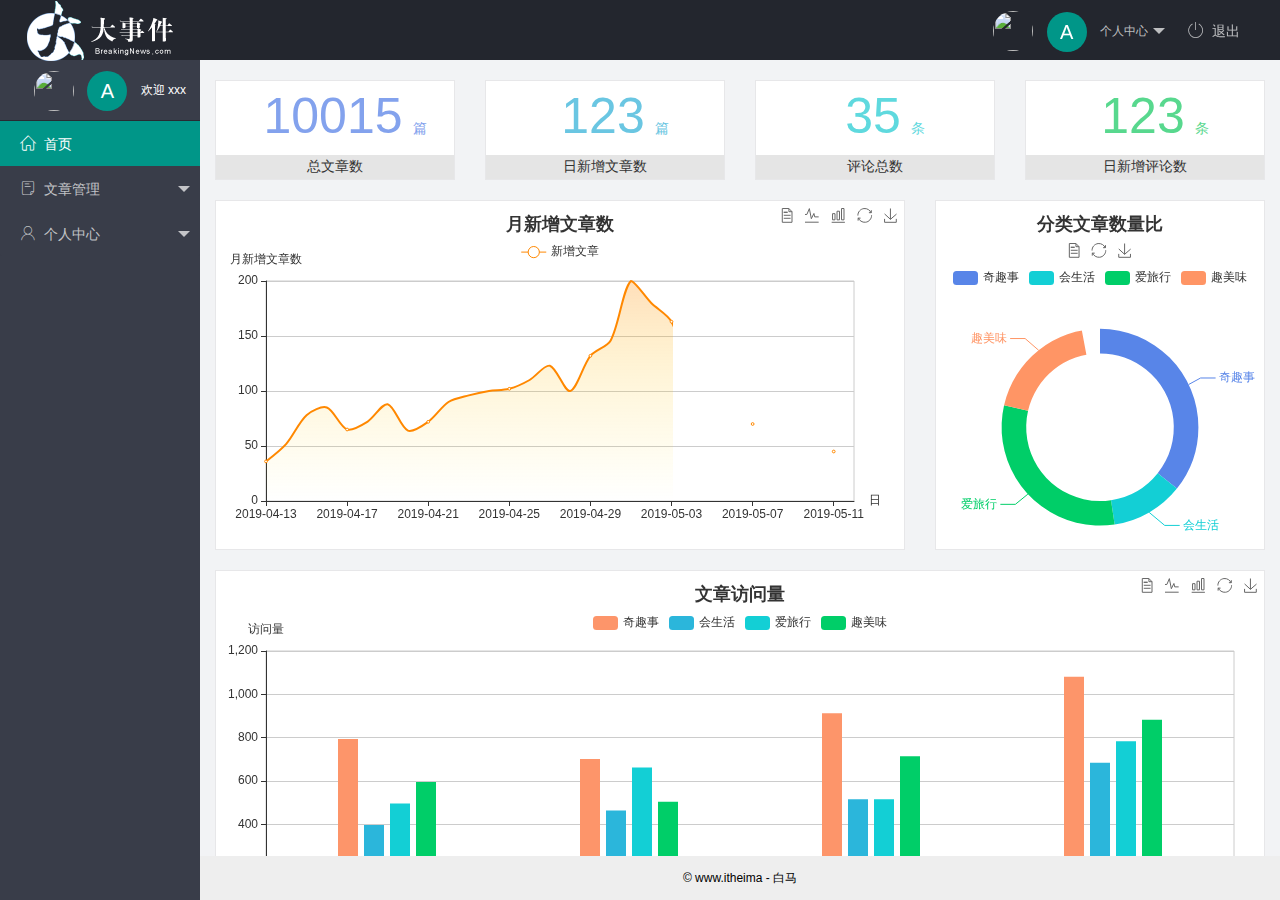
==== commit c42346ad: "finished user" ====
--- a/index.html
+++ b/index.html
@@ -29,9 +29,9 @@
                         个人中心
                     </a>
                     <dl class="layui-nav-child">
-                        <dd><a href="">基本资料</a></dd>
-                        <dd><a href="">更换头像</a></dd>
-                        <dd><a href="">重置密码</a></dd>
+                        <dd><a href="/user/user_info.html" target="fm">基本资料</a></dd>
+                        <dd><a href="/user/user_avatar.html" target="fm">更换头像</a></dd>
+                        <dd><a href="/user/user_pwd.html" target="fm">重置密码</a></dd>
                     </dl>
                 </li>
                 <li class="layui-nav-item"><a href="javascript:;" id="btnLogout"><span
@@ -62,9 +62,12 @@
                     <li class="layui-nav-item">
                         <a href="javascript:;"><span class="iconfont icon-user"></span>个人中心</a>
                         <dl class="layui-nav-child">
-                            <dd><a href="javascript:;"><i class="layui-icon layui-icon-rate"></i>基本资料</a></dd>
-                            <dd><a href="javascript:;"><i class="layui-icon layui-icon-rate"></i>更换头像</a></dd>
-                            <dd><a href="javascript:;"><i class="layui-icon layui-icon-rate"></i>重置密码</a></dd>
+                            <dd><a href="/user/user_info.html" target="fm"><i
+                                        class="layui-icon layui-icon-rate"></i>基本资料</a></dd>
+                            <dd><a href="/user/user_avatar.html" target="fm"><i
+                                        class="layui-icon layui-icon-rate"></i>更换头像</a></dd>
+                            <dd><a href="/user/user_pwd.html" target="fm"><i
+                                        class="layui-icon layui-icon-rate"></i>重置密码</a></dd>
                         </dl>
                     </li>
                 </ul>
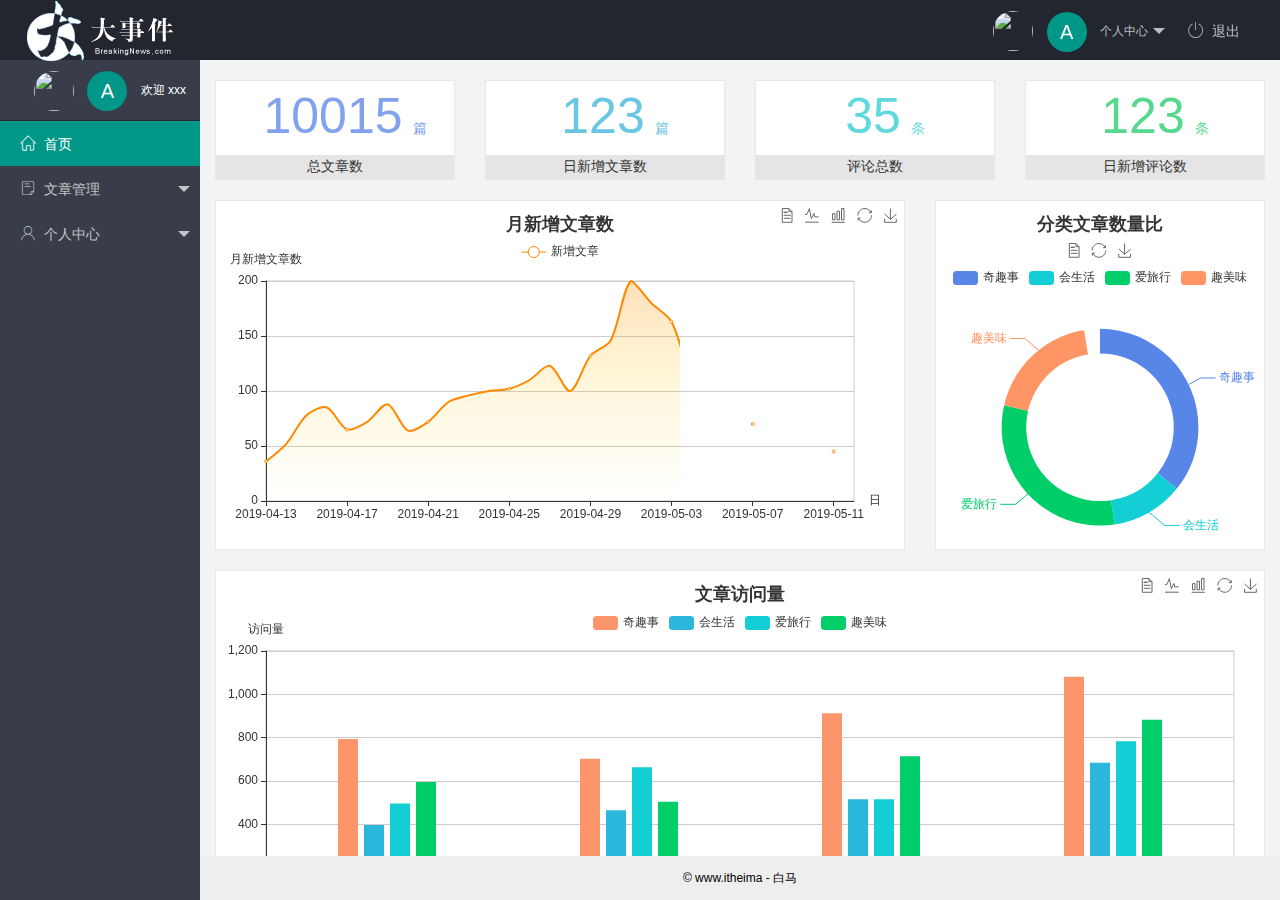
==== commit 6bcc801e: "finished atricle" ====
--- a/index.html
+++ b/index.html
@@ -54,9 +54,12 @@
                     <li class="layui-nav-item">
                         <a class="" href="javascript:;"><span class="iconfont icon-16"></span>文章管理</a>
                         <dl class="layui-nav-child">
-                            <dd><a href="javascript:;"><i class="layui-icon layui-icon-rate"></i>文章类别</a></dd>
-                            <dd><a href="javascript:;"><i class="layui-icon layui-icon-rate"></i>文章列表</a></dd>
-                            <dd><a href="javascript:;"><i class="layui-icon layui-icon-rate"></i>发布文章</a></dd>
+                            <dd><a href="/article/art_cate.html" target="fm"><i
+                                        class="layui-icon layui-icon-rate"></i>文章类别</a></dd>
+                            <dd><a href="/article/art_list.html" target="fm"><i
+                                        class="layui-icon layui-icon-rate"></i>文章列表</a></dd>
+                            <dd><a href="/article/art_pub.html" target="fm"><i
+                                        class="layui-icon layui-icon-rate"></i>发布文章</a></dd>
                         </dl>
                     </li>
                     <li class="layui-nav-item">
